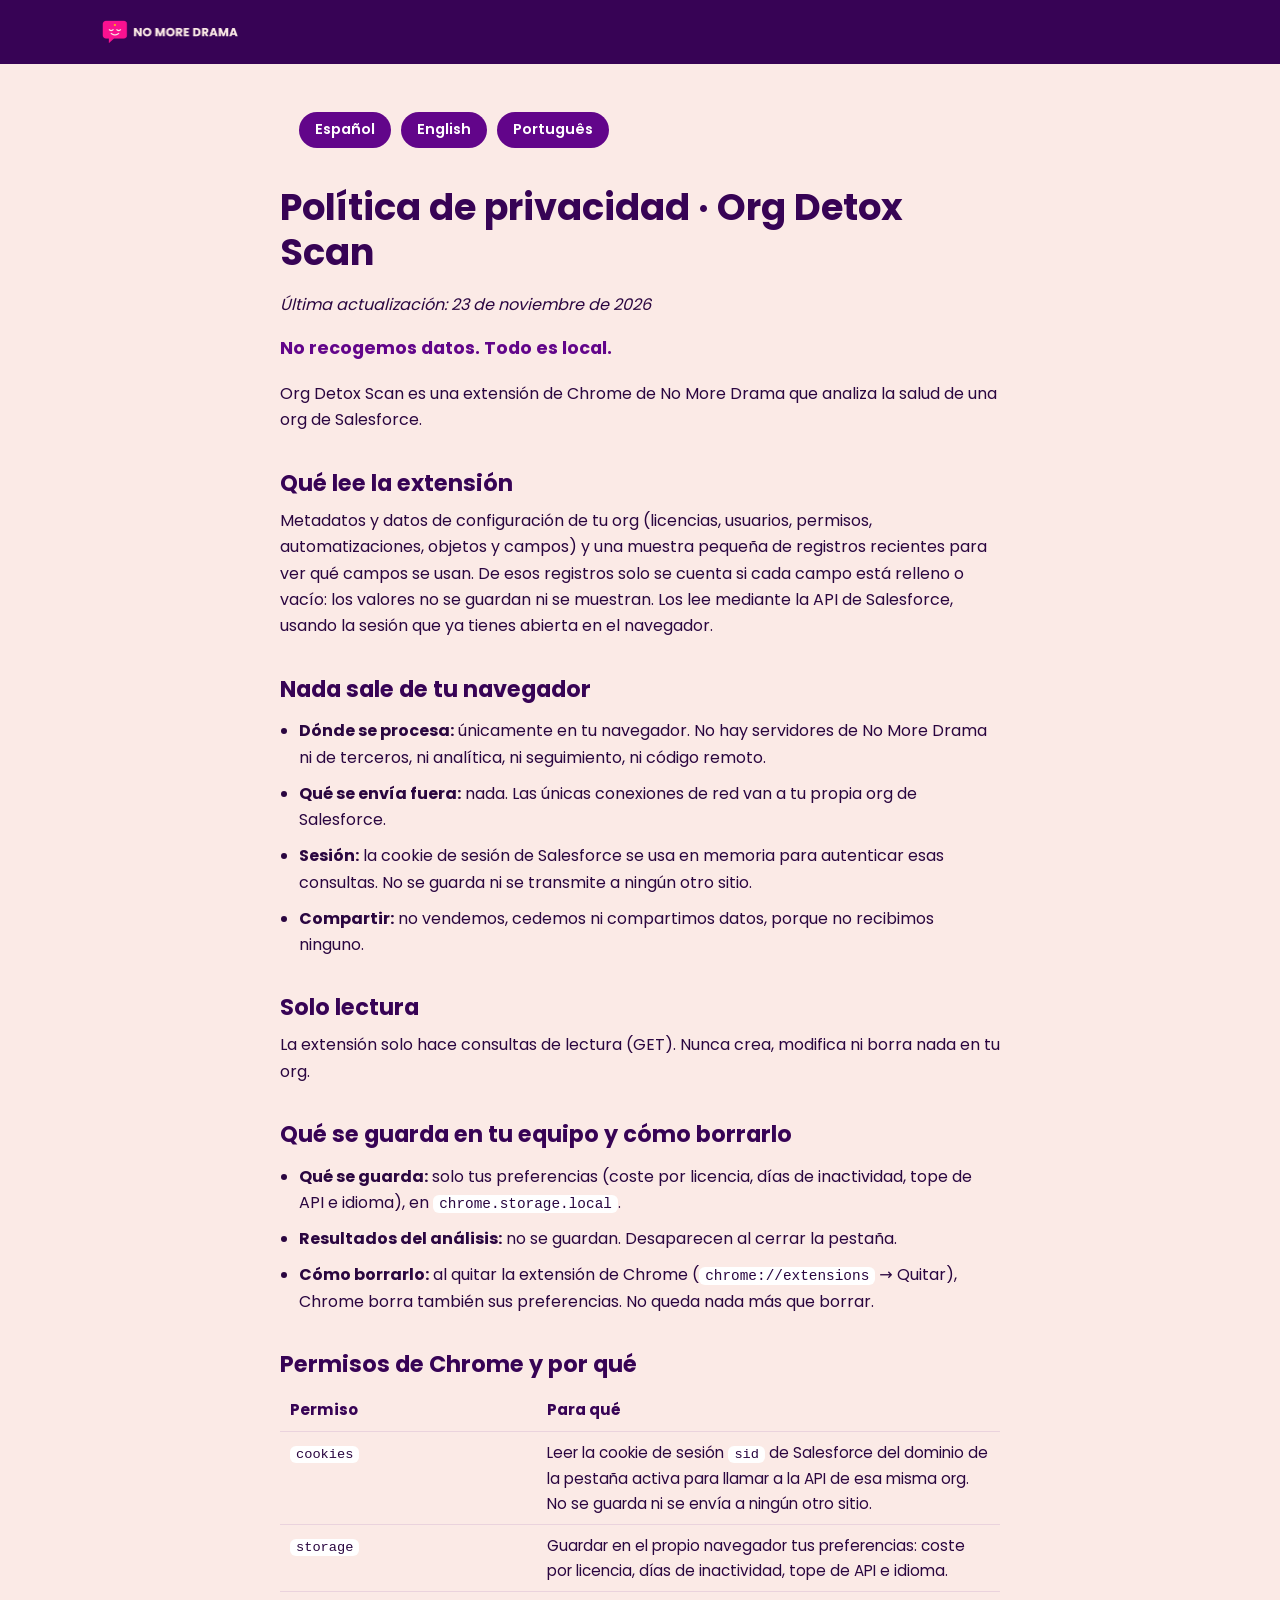
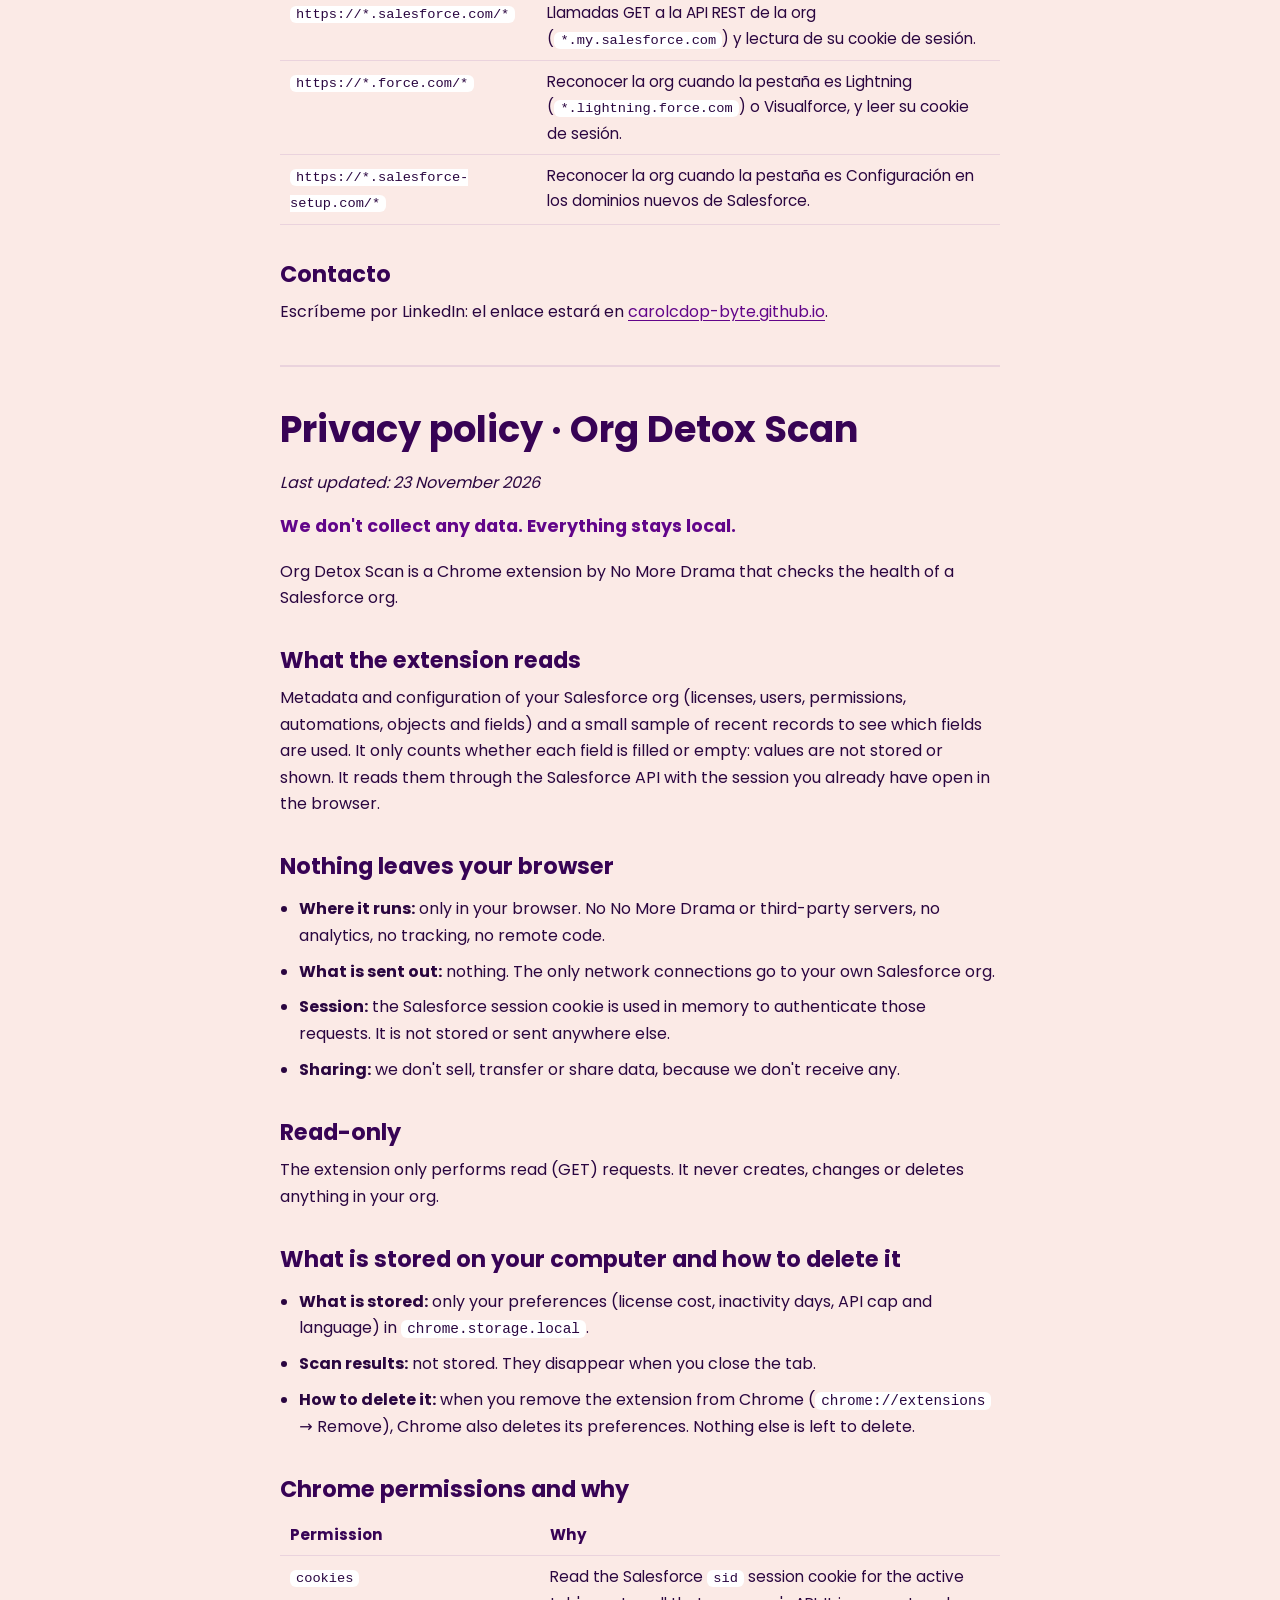
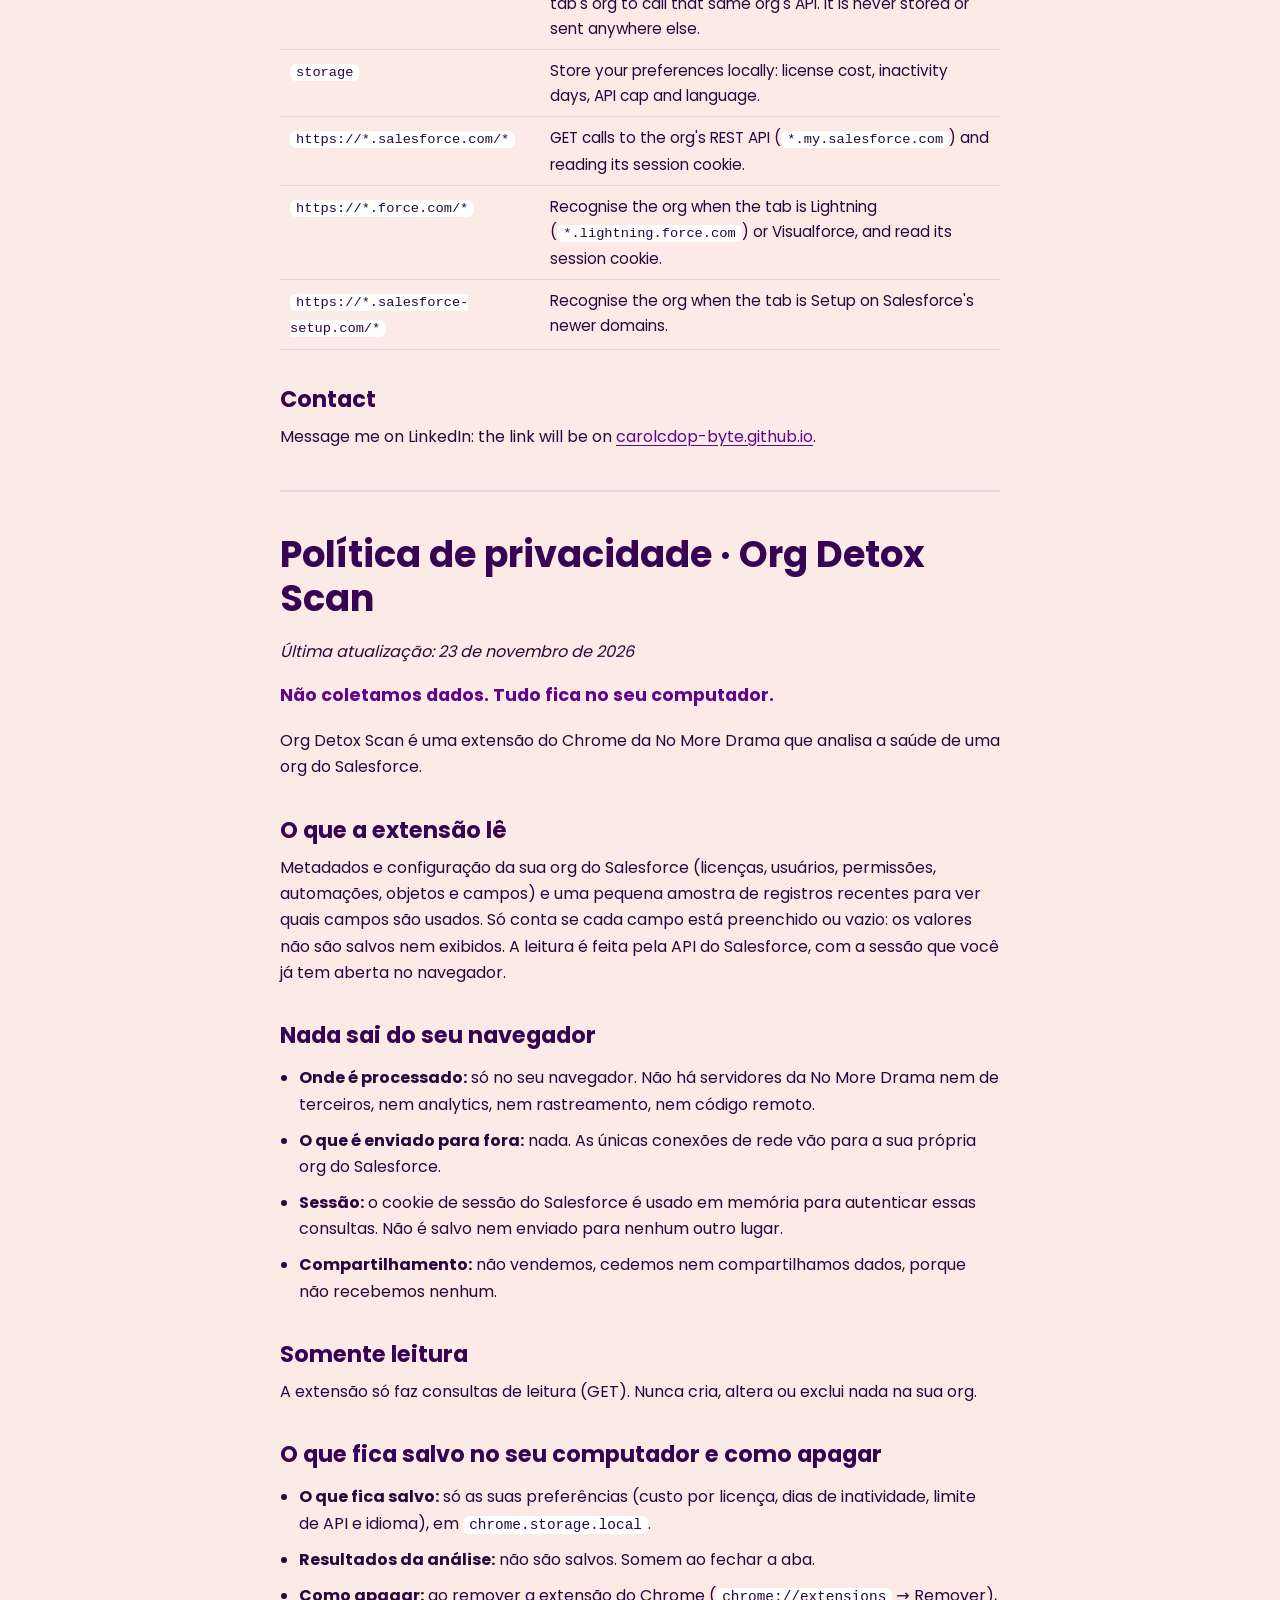
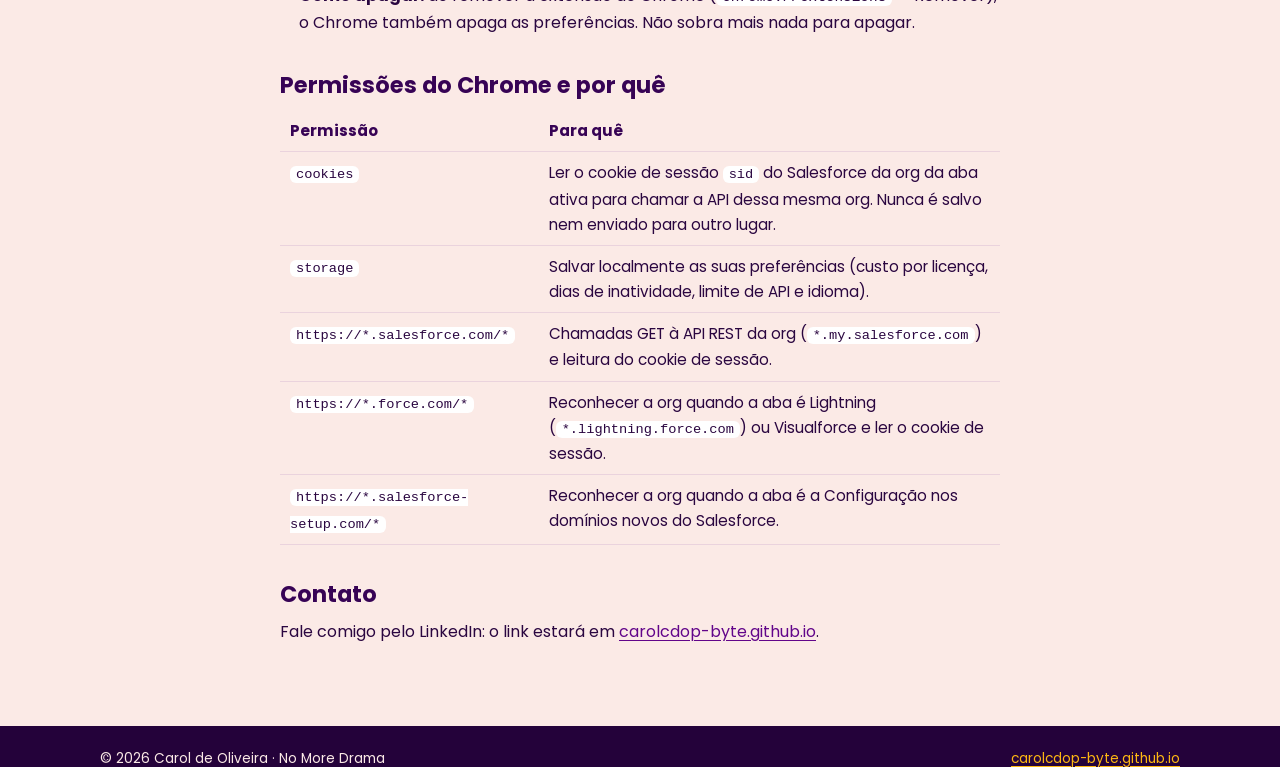
==== org-detox/privacy/index.html @ 5106f958 "Web personal de Carol de Oliveira y política de privacidad de Org Detox Scan Co-Authored-By: Claude " ====
<!doctype html>
<html lang="es" class="multi">
<head>
<meta charset="utf-8">
<meta name="viewport" content="width=device-width, initial-scale=1">
<title>Org Detox Scan · Política de privacidad / Privacy policy / Política de privacidade</title>
<meta name="description" content="Org Detox Scan no recoge datos: todo se procesa en tu navegador. We don't collect any data. Não coletamos dados.">
<meta name="theme-color" content="#370355">
<link rel="icon" href="../../assets/img/nmd-emblema.svg" type="image/svg+xml">
<link rel="stylesheet" href="../../assets/css/styles.css">
</head>
<body>
<header class="cabecera">
  <div class="contenedor">
    <a class="logo" href="../../"><img src="../../assets/img/nmd-logo.png" width="565" height="120" alt="No More Drama"></a>
  </div>
</header>

<main class="legal">
  <ul class="idiomas-legal" aria-label="Idioma / Language / Idioma">
    <li><a href="#es" hreflang="es">Español</a></li>
    <li><a href="#en" hreflang="en">English</a></li>
    <li><a href="#pt" hreflang="pt-BR">Português</a></li>
  </ul>

  <!-- ============================== ES ============================== -->
  <section id="es" lang="es">
    <h1>Política de privacidad · Org Detox Scan</h1>
    <p><em>Última actualización: 23 de noviembre de 2026</em></p>
    <p class="resumen">No recogemos datos. Todo es local.</p>
    <p>Org Detox Scan es una extensión de Chrome de No More Drama que analiza la salud de una org de Salesforce.</p>

    <h2>Qué lee la extensión</h2>
    <p>Metadatos y datos de configuración de tu org (licencias, usuarios, permisos, automatizaciones, objetos y campos) y una muestra pequeña de registros recientes para ver qué campos se usan. De esos registros solo se cuenta si cada campo está relleno o vacío: los valores no se guardan ni se muestran. Los lee mediante la API de Salesforce, usando la sesión que ya tienes abierta en el navegador.</p>

    <h2>Nada sale de tu navegador</h2>
    <ul>
      <li><strong>Dónde se procesa:</strong> únicamente en tu navegador. No hay servidores de No More Drama ni de terceros, ni analítica, ni seguimiento, ni código remoto.</li>
      <li><strong>Qué se envía fuera:</strong> nada. Las únicas conexiones de red van a tu propia org de Salesforce.</li>
      <li><strong>Sesión:</strong> la cookie de sesión de Salesforce se usa en memoria para autenticar esas consultas. No se guarda ni se transmite a ningún otro sitio.</li>
      <li><strong>Compartir:</strong> no vendemos, cedemos ni compartimos datos, porque no recibimos ninguno.</li>
    </ul>

    <h2>Solo lectura</h2>
    <p>La extensión solo hace consultas de lectura (GET). Nunca crea, modifica ni borra nada en tu org.</p>

    <h2>Qué se guarda en tu equipo y cómo borrarlo</h2>
    <ul>
      <li><strong>Qué se guarda:</strong> solo tus preferencias (coste por licencia, días de inactividad, tope de API e idioma), en <code>chrome.storage.local</code>.</li>
      <li><strong>Resultados del análisis:</strong> no se guardan. Desaparecen al cerrar la pestaña.</li>
      <li><strong>Cómo borrarlo:</strong> al quitar la extensión de Chrome (<code>chrome://extensions</code> → Quitar), Chrome borra también sus preferencias. No queda nada más que borrar.</li>
    </ul>

    <h2>Permisos de Chrome y por qué</h2>
    <div class="tabla"><table>
      <thead><tr><th>Permiso</th><th>Para qué</th></tr></thead>
      <tbody>
        <tr><td><code>cookies</code></td><td>Leer la cookie de sesión <code>sid</code> de Salesforce del dominio de la pestaña activa para llamar a la API de esa misma org. No se guarda ni se envía a ningún otro sitio.</td></tr>
        <tr><td><code>storage</code></td><td>Guardar en el propio navegador tus preferencias: coste por licencia, días de inactividad, tope de API e idioma.</td></tr>
        <tr><td><code>https://*.salesforce.com/*</code></td><td>Llamadas GET a la API REST de la org (<code>*.my.salesforce.com</code>) y lectura de su cookie de sesión.</td></tr>
        <tr><td><code>https://*.force.com/*</code></td><td>Reconocer la org cuando la pestaña es Lightning (<code>*.lightning.force.com</code>) o Visualforce, y leer su cookie de sesión.</td></tr>
        <tr><td><code>https://*.salesforce-setup.com/*</code></td><td>Reconocer la org cuando la pestaña es Configuración en los dominios nuevos de Salesforce.</td></tr>
      </tbody>
    </table></div>

    <h2>Contacto</h2>
    <p>Escríbeme por LinkedIn: <a data-linkedin href="#" rel="noopener" hidden>Carol de Oliveira · No More Drama</a><span data-linkedin-pendiente>el enlace estará en <a href="https://carolcdop-byte.github.io">carolcdop-byte.github.io</a></span>.</p>
  </section>

  <hr>

  <!-- ============================== EN ============================== -->
  <section id="en" lang="en">
    <h1>Privacy policy · Org Detox Scan</h1>
    <p><em>Last updated: 23 November 2026</em></p>
    <p class="resumen">We don't collect any data. Everything stays local.</p>
    <p>Org Detox Scan is a Chrome extension by No More Drama that checks the health of a Salesforce org.</p>

    <h2>What the extension reads</h2>
    <p>Metadata and configuration of your Salesforce org (licenses, users, permissions, automations, objects and fields) and a small sample of recent records to see which fields are used. It only counts whether each field is filled or empty: values are not stored or shown. It reads them through the Salesforce API with the session you already have open in the browser.</p>

    <h2>Nothing leaves your browser</h2>
    <ul>
      <li><strong>Where it runs:</strong> only in your browser. No No More Drama or third-party servers, no analytics, no tracking, no remote code.</li>
      <li><strong>What is sent out:</strong> nothing. The only network connections go to your own Salesforce org.</li>
      <li><strong>Session:</strong> the Salesforce session cookie is used in memory to authenticate those requests. It is not stored or sent anywhere else.</li>
      <li><strong>Sharing:</strong> we don't sell, transfer or share data, because we don't receive any.</li>
    </ul>

    <h2>Read-only</h2>
    <p>The extension only performs read (GET) requests. It never creates, changes or deletes anything in your org.</p>

    <h2>What is stored on your computer and how to delete it</h2>
    <ul>
      <li><strong>What is stored:</strong> only your preferences (license cost, inactivity days, API cap and language) in <code>chrome.storage.local</code>.</li>
      <li><strong>Scan results:</strong> not stored. They disappear when you close the tab.</li>
      <li><strong>How to delete it:</strong> when you remove the extension from Chrome (<code>chrome://extensions</code> → Remove), Chrome also deletes its preferences. Nothing else is left to delete.</li>
    </ul>

    <h2>Chrome permissions and why</h2>
    <div class="tabla"><table>
      <thead><tr><th>Permission</th><th>Why</th></tr></thead>
      <tbody>
        <tr><td><code>cookies</code></td><td>Read the Salesforce <code>sid</code> session cookie for the active tab's org to call that same org's API. It is never stored or sent anywhere else.</td></tr>
        <tr><td><code>storage</code></td><td>Store your preferences locally: license cost, inactivity days, API cap and language.</td></tr>
        <tr><td><code>https://*.salesforce.com/*</code></td><td>GET calls to the org's REST API (<code>*.my.salesforce.com</code>) and reading its session cookie.</td></tr>
        <tr><td><code>https://*.force.com/*</code></td><td>Recognise the org when the tab is Lightning (<code>*.lightning.force.com</code>) or Visualforce, and read its session cookie.</td></tr>
        <tr><td><code>https://*.salesforce-setup.com/*</code></td><td>Recognise the org when the tab is Setup on Salesforce's newer domains.</td></tr>
      </tbody>
    </table></div>

    <h2>Contact</h2>
    <p>Message me on LinkedIn: <a data-linkedin href="#" rel="noopener" hidden>Carol de Oliveira · No More Drama</a><span data-linkedin-pendiente>the link will be on <a href="https://carolcdop-byte.github.io">carolcdop-byte.github.io</a></span>.</p>
  </section>

  <hr>

  <!-- ============================== PT ============================== -->
  <section id="pt" lang="pt-BR">
    <h1>Política de privacidade · Org Detox Scan</h1>
    <p><em>Última atualização: 23 de novembro de 2026</em></p>
    <p class="resumen">Não coletamos dados. Tudo fica no seu computador.</p>
    <p>Org Detox Scan é uma extensão do Chrome da No More Drama que analisa a saúde de uma org do Salesforce.</p>

    <h2>O que a extensão lê</h2>
    <p>Metadados e configuração da sua org do Salesforce (licenças, usuários, permissões, automações, objetos e campos) e uma pequena amostra de registros recentes para ver quais campos são usados. Só conta se cada campo está preenchido ou vazio: os valores não são salvos nem exibidos. A leitura é feita pela API do Salesforce, com a sessão que você já tem aberta no navegador.</p>

    <h2>Nada sai do seu navegador</h2>
    <ul>
      <li><strong>Onde é processado:</strong> só no seu navegador. Não há servidores da No More Drama nem de terceiros, nem analytics, nem rastreamento, nem código remoto.</li>
      <li><strong>O que é enviado para fora:</strong> nada. As únicas conexões de rede vão para a sua própria org do Salesforce.</li>
      <li><strong>Sessão:</strong> o cookie de sessão do Salesforce é usado em memória para autenticar essas consultas. Não é salvo nem enviado para nenhum outro lugar.</li>
      <li><strong>Compartilhamento:</strong> não vendemos, cedemos nem compartilhamos dados, porque não recebemos nenhum.</li>
    </ul>

    <h2>Somente leitura</h2>
    <p>A extensão só faz consultas de leitura (GET). Nunca cria, altera ou exclui nada na sua org.</p>

    <h2>O que fica salvo no seu computador e como apagar</h2>
    <ul>
      <li><strong>O que fica salvo:</strong> só as suas preferências (custo por licença, dias de inatividade, limite de API e idioma), em <code>chrome.storage.local</code>.</li>
      <li><strong>Resultados da análise:</strong> não são salvos. Somem ao fechar a aba.</li>
      <li><strong>Como apagar:</strong> ao remover a extensão do Chrome (<code>chrome://extensions</code> → Remover), o Chrome também apaga as preferências. Não sobra mais nada para apagar.</li>
    </ul>

    <h2>Permissões do Chrome e por quê</h2>
    <div class="tabla"><table>
      <thead><tr><th>Permissão</th><th>Para quê</th></tr></thead>
      <tbody>
        <tr><td><code>cookies</code></td><td>Ler o cookie de sessão <code>sid</code> do Salesforce da org da aba ativa para chamar a API dessa mesma org. Nunca é salvo nem enviado para outro lugar.</td></tr>
        <tr><td><code>storage</code></td><td>Salvar localmente as suas preferências (custo por licença, dias de inatividade, limite de API e idioma).</td></tr>
        <tr><td><code>https://*.salesforce.com/*</code></td><td>Chamadas GET à API REST da org (<code>*.my.salesforce.com</code>) e leitura do cookie de sessão.</td></tr>
        <tr><td><code>https://*.force.com/*</code></td><td>Reconhecer a org quando a aba é Lightning (<code>*.lightning.force.com</code>) ou Visualforce e ler o cookie de sessão.</td></tr>
        <tr><td><code>https://*.salesforce-setup.com/*</code></td><td>Reconhecer a org quando a aba é a Configuração nos domínios novos do Salesforce.</td></tr>
      </tbody>
    </table></div>

    <h2>Contato</h2>
    <p>Fale comigo pelo LinkedIn: <a data-linkedin href="#" rel="noopener" hidden>Carol de Oliveira · No More Drama</a><span data-linkedin-pendiente>o link estará em <a href="https://carolcdop-byte.github.io">carolcdop-byte.github.io</a></span>.</p>
  </section>
</main>

<footer class="pie">
  <div class="contenedor"><span>© 2026 Carol de Oliveira · No More Drama</span><a href="../../">carolcdop-byte.github.io</a></div>
</footer>
<script src="../../assets/js/config.js"></script>
<script>
  document.querySelectorAll("[data-linkedin]").forEach(function (a) {
    if (LINKEDIN_URL) { a.href = LINKEDIN_URL; a.hidden = false; }
  });
  document.querySelectorAll("[data-linkedin-pendiente]").forEach(function (s) { s.hidden = !!LINKEDIN_URL; });
</script>
</body>
</html>
---- assets/css/styles.css ----
/* Carol de Oliveira · Portfolio — marca No More Drama */
@font-face { font-family: "Poppins"; src: url("../fonts/Poppins-Regular.ttf") format("truetype"); font-weight: 400; font-display: swap; }
@font-face { font-family: "Poppins"; src: url("../fonts/Poppins-SemiBold.ttf") format("truetype"); font-weight: 600; font-display: swap; }
@font-face { font-family: "Poppins"; src: url("../fonts/Poppins-Bold.ttf") format("truetype"); font-weight: 700; font-display: swap; }

:root {
  --morado: #62058A;
  --morado-oscuro: #370355;
  --crema: #FBEAE6;
  --rosa: #FA1190;
  --amarillo: #FDB712;
  --texto: #2A0640;
  --texto-suave: #4E3A5C;
  --blanco: #FFFFFF;
  --borde: #EAD3DD;
  --radio: 18px;
  --sombra: 0 6px 24px rgba(55, 3, 85, .08);
  --ancho: 1120px;
}

* { box-sizing: border-box; }
html { scroll-behavior: smooth; scroll-padding-top: 76px; }
body {
  margin: 0;
  font-family: "Poppins", system-ui, -apple-system, "Segoe UI", sans-serif;
  font-size: 16px;
  line-height: 1.65;
  color: var(--texto);
  background: var(--crema);
}
img { max-width: 100%; height: auto; display: block; }
h1, h2, h3 { line-height: 1.2; margin: 0 0 .5em; }
h2 { font-size: clamp(1.6rem, 3.4vw, 2.2rem); color: var(--morado-oscuro); }
h3 { font-size: 1.15rem; color: var(--morado); }
p { margin: 0 0 1em; }
a { color: var(--morado); text-underline-offset: 3px; }
a:hover { color: var(--morado-oscuro); }
:focus-visible { outline: 3px solid var(--amarillo); outline-offset: 3px; border-radius: 4px; }

/* Idioma: solo se ve el idioma activo */
html[lang="es"]:not(.multi) [lang="en"]:not(html),
html[lang="en"]:not(.multi) [lang="es"]:not(html) { display: none !important; }

.contenedor { width: 100%; max-width: var(--ancho); margin: 0 auto; padding: 0 20px; }
.saltar { position: absolute; left: -9999px; top: 0; background: var(--amarillo); color: var(--morado-oscuro); padding: 8px 14px; z-index: 100; font-weight: 600; }
.saltar:focus { left: 12px; top: 12px; }

/* Cabecera */
.cabecera { position: sticky; top: 0; z-index: 50; background: var(--morado-oscuro); }
.cabecera .contenedor { display: flex; align-items: center; gap: 20px; min-height: 64px; }
.cabecera .logo img { height: 30px; width: auto; }
.menu { display: flex; gap: 18px; margin-left: auto; list-style: none; padding: 0; margin-block: 0; }
.menu a { color: var(--blanco); text-decoration: none; font-size: .92rem; font-weight: 600; }
.menu a:hover { color: var(--amarillo); }
.boton-idioma {
  font: inherit; font-weight: 700; font-size: .85rem; cursor: pointer;
  background: var(--amarillo); color: var(--morado-oscuro); border: 0; border-radius: 999px; padding: 7px 14px;
}
.boton-menu { display: none; margin-left: auto; background: none; border: 2px solid var(--blanco); color: var(--blanco); border-radius: 10px; font: inherit; font-weight: 600; padding: 4px 12px; cursor: pointer; }

/* Portada */
.portada { background: var(--morado); color: var(--blanco); padding: 72px 0 80px; position: relative; overflow: hidden; }
.portada::after { content: ""; position: absolute; right: -120px; bottom: -160px; width: 420px; height: 420px; border-radius: 50%; background: var(--morado-oscuro); }
.portada .contenedor { position: relative; z-index: 1; display: grid; grid-template-columns: 1.4fr 1fr; gap: 48px; align-items: center; }
.portada h1 { font-size: clamp(2.2rem, 5.5vw, 3.6rem); margin-bottom: .2em; }
.portada .rol { font-size: clamp(1.1rem, 2.4vw, 1.45rem); color: var(--amarillo); font-weight: 600; margin-bottom: 1em; }
.portada p { color: var(--crema); max-width: 46ch; }
.cifras { display: grid; grid-template-columns: repeat(2, 1fr); gap: 14px; }
.cifra { background: rgba(255,255,255,.08); border: 1px solid rgba(255,255,255,.2); border-radius: var(--radio); padding: 18px; }
.cifra strong { display: block; font-size: 2rem; color: var(--amarillo); line-height: 1.1; }
.cifra span { font-size: .9rem; color: var(--crema); }
.acciones { display: flex; flex-wrap: wrap; gap: 12px; margin-top: 8px; }
.boton { display: inline-block; text-decoration: none; font-weight: 700; border-radius: 999px; padding: 11px 22px; }
.boton-amarillo { background: var(--amarillo); color: var(--morado-oscuro); }
.boton-amarillo:hover { background: var(--blanco); color: var(--morado-oscuro); }
.boton-borde { border: 2px solid var(--blanco); color: var(--blanco); }
.boton-borde:hover { background: var(--blanco); color: var(--morado-oscuro); }

/* Secciones */
section { padding: 72px 0; }
.seccion-blanca { background: var(--blanco); }
.intro { max-width: 70ch; color: var(--texto-suave); margin-bottom: 32px; }
.etiqueta { display: inline-block; font-size: .78rem; font-weight: 700; letter-spacing: .06em; text-transform: uppercase; color: var(--morado); background: var(--crema); border-radius: 999px; padding: 3px 12px; margin-bottom: 10px; }
.seccion-blanca .etiqueta { background: var(--crema); }

.chips { display: flex; flex-wrap: wrap; gap: 8px; list-style: none; padding: 0; margin: 0; }
.chips li { background: var(--blanco); border: 1px solid var(--borde); border-radius: 999px; padding: 5px 14px; font-size: .9rem; }
.seccion-blanca .chips li { background: var(--crema); border-color: transparent; }

/* Certificaciones */
.certs { display: grid; grid-template-columns: repeat(auto-fill, minmax(240px, 1fr)); gap: 12px; list-style: none; padding: 0; margin: 0 0 28px; }
.certs li { background: var(--crema); border-left: 5px solid var(--rosa); border-radius: 12px; padding: 12px 16px; font-weight: 600; color: var(--morado-oscuro); }

/* Demos */
.aviso { background: var(--blanco); border: 2px dashed var(--rosa); border-radius: var(--radio); padding: 14px 18px; margin-bottom: 36px; color: var(--texto); }
.demo { background: var(--blanco); border-radius: var(--radio); box-shadow: var(--sombra); padding: 32px; margin-bottom: 28px; }
.demo-cabecera { display: flex; align-items: baseline; gap: 14px; flex-wrap: wrap; margin-bottom: 18px; }
.demo-num { background: var(--morado); color: var(--blanco); font-weight: 700; border-radius: 12px; padding: 4px 12px; }
.demo-cabecera h3 { font-size: 1.45rem; margin: 0; color: var(--morado-oscuro); }
.demo-grid { display: grid; grid-template-columns: 1fr 1fr; gap: 28px; }
.demo dl { margin: 0; }
.demo dt { font-weight: 700; color: var(--morado); margin-top: 12px; }
.demo dt:first-child { margin-top: 0; }
.demo dd { margin: 4px 0 0; color: var(--texto-suave); }
.capturas { display: grid; gap: 14px; align-content: start; }
.capturas figure { margin: 0; }
.capturas img { border-radius: 12px; border: 1px solid var(--borde); }
.capturas figcaption { font-size: .82rem; color: var(--texto-suave); margin-top: 6px; }
.video { aspect-ratio: 16 / 9; border-radius: 12px; overflow: hidden; background: var(--morado-oscuro); }
.video iframe { width: 100%; height: 100%; border: 0; display: block; }
[hidden] { display: none !important; }
.demo-pie { display: flex; flex-wrap: wrap; gap: 12px; align-items: center; margin-top: 22px; }
.demo-pie .boton { background: var(--morado); color: var(--blanco); font-size: .92rem; padding: 9px 18px; }
.demo-pie .boton:hover { background: var(--morado-oscuro); color: var(--blanco); }

.proximamente { background: var(--morado-oscuro); color: var(--crema); border-radius: var(--radio); padding: 28px 32px; display: flex; gap: 24px; }
.proximamente img { width: 64px; flex: none; align-self: flex-start; }
.proximamente h3 { color: var(--amarillo); font-size: 1.35rem; margin-bottom: .3em; }
.proximamente p { margin: 0 0 .6em; }
.proximamente .chips li { background: rgba(255,255,255,.1); border-color: rgba(255,255,255,.25); color: var(--crema); font-size: .85rem; }
.proximamente .estado { color: var(--amarillo); font-weight: 600; margin: .8em 0 0; }
.proximamente .estado a { color: var(--amarillo); }
.insignia { display: inline-block; background: var(--amarillo); color: var(--morado-oscuro); font-size: .75rem; font-weight: 700; border-radius: 999px; padding: 2px 10px; margin-bottom: 8px; text-transform: uppercase; letter-spacing: .05em; }

/* Cómo trabajo */
.pasos { display: grid; grid-template-columns: repeat(3, 1fr); gap: 18px; list-style: none; padding: 0; margin: 0; counter-reset: paso; }
.pasos li { background: var(--crema); border-radius: var(--radio); padding: 22px; counter-increment: paso; }
.pasos li::before { content: counter(paso); display: inline-grid; place-items: center; width: 34px; height: 34px; border-radius: 50%; background: var(--morado); color: var(--blanco); font-weight: 700; margin-bottom: 10px; }
.pasos h3 { margin-bottom: .3em; }
.pasos p { margin: 0; color: var(--texto-suave); font-size: .95rem; }

/* Trayectoria */
.linea { list-style: none; padding: 0; margin: 0; border-left: 3px solid var(--rosa); }
.linea li { position: relative; padding: 0 0 28px 26px; }
.linea li::before { content: ""; position: absolute; left: -10px; top: 6px; width: 17px; height: 17px; border-radius: 50%; background: var(--amarillo); border: 3px solid var(--morado); }
.linea .fecha { font-size: .85rem; font-weight: 700; color: var(--morado); }
.linea h3 { margin: 2px 0 2px; color: var(--morado-oscuro); }
.linea .puesto { font-weight: 600; color: var(--texto); margin-bottom: 4px; }
.linea p { color: var(--texto-suave); margin: 0; }

.dos-col { display: grid; grid-template-columns: 1fr 1fr; gap: 40px; }
.lista-formacion { list-style: none; padding: 0; margin: 0; }
.lista-formacion li { padding: 10px 0; border-bottom: 1px solid var(--borde); }
.lista-formacion strong { color: var(--morado-oscuro); }
.lista-formacion span { display: block; font-size: .88rem; color: var(--texto-suave); }

/* Sobre NMD + ebooks */
.nmd { display: grid; grid-template-columns: 1fr 1.3fr; gap: 40px; align-items: center; }
.nmd-marca { background: var(--morado); border-radius: var(--radio); padding: 40px; display: grid; place-items: center; }
.nmd-marca img { width: 100%; max-width: 360px; }
.ebooks { display: grid; grid-template-columns: repeat(3, 1fr); gap: 20px; margin-top: 40px; }
.ebook { background: var(--blanco); border-radius: var(--radio); box-shadow: var(--sombra); overflow: hidden; display: flex; flex-direction: column; }
.ebook-portada { aspect-ratio: 3 / 4; display: grid; place-items: center; text-align: center; padding: 20px; color: var(--blanco); font-weight: 700; font-size: 1.1rem; }
.ebook-portada small { display: block; font-weight: 400; font-size: .78rem; color: var(--crema); margin-top: 8px; }
.ebook:nth-child(1) .ebook-portada { background: var(--morado); }
.ebook:nth-child(2) .ebook-portada { background: var(--morado-oscuro); }
.ebook:nth-child(3) .ebook-portada { background: linear-gradient(160deg, var(--morado) 0%, var(--morado-oscuro) 100%); }
.ebook-cuerpo { padding: 18px 20px 22px; display: flex; flex-direction: column; gap: 10px; flex: 1; }
.ebook-cuerpo h3 { margin: 0; }
.ebook-cuerpo p { margin: 0; color: var(--texto-suave); font-size: .93rem; flex: 1; }
.ebook-cuerpo .boton { align-self: start; background: var(--amarillo); color: var(--morado-oscuro); font-size: .9rem; padding: 8px 16px; }

/* Contacto */
.contacto { background: var(--morado-oscuro); color: var(--crema); text-align: center; }
.contacto h2 { color: var(--blanco); }
.contacto p { max-width: 52ch; margin: 0 auto 24px; }
.pie { background: #24023A; color: var(--crema); font-size: .85rem; padding: 22px 0; }
.pie .contenedor { display: flex; flex-wrap: wrap; justify-content: space-between; gap: 10px; }
.pie a { color: var(--amarillo); }

/* Responsive */
@media (max-width: 900px) {
  .portada .contenedor, .demo-grid, .dos-col, .nmd { grid-template-columns: 1fr; }
  .pasos, .ebooks { grid-template-columns: 1fr 1fr; }
  .boton-menu { display: inline-block; }
  .menu { display: none; position: absolute; top: 64px; left: 0; right: 0; flex-direction: column; gap: 0; background: var(--morado-oscuro); padding: 8px 20px 16px; }
  .menu.abierto { display: flex; }
  .menu a { display: block; padding: 10px 0; border-bottom: 1px solid rgba(255,255,255,.12); }
}
@media (max-width: 560px) {
  section { padding: 52px 0; }
  .portada { padding: 48px 0 56px; }
  .demo { padding: 22px 18px; }
  .pasos, .ebooks { grid-template-columns: 1fr; }
  .proximamente { flex-direction: column; align-items: flex-start; padding: 24px; }
  .cabecera .logo img { height: 24px; }
}
@media (prefers-reduced-motion: reduce) { html { scroll-behavior: auto; } }

/* Política de privacidad */
.legal { max-width: 760px; margin: 0 auto; padding: 48px 20px 64px; }
.legal h1 { font-size: clamp(1.7rem, 4vw, 2.3rem); color: var(--morado-oscuro); }
.legal h2 { font-size: 1.4rem; margin-top: 1.6em; }
.legal .resumen { font-weight: 700; color: var(--morado); font-size: 1.1rem; }
.legal ul { padding-left: 1.2em; }
.legal li { margin-bottom: .6em; }
.legal code { background: var(--blanco); border-radius: 6px; padding: 1px 6px; font-size: .9em; }
.idiomas-legal { display: flex; gap: 10px; flex-wrap: wrap; margin: 0 0 28px; padding: 0; list-style: none; }
.idiomas-legal a { display: inline-block; background: var(--morado); color: var(--blanco); text-decoration: none; font-weight: 600; border-radius: 999px; padding: 6px 16px; font-size: .9rem; }
.idiomas-legal a:hover { background: var(--morado-oscuro); color: var(--blanco); }
.legal section { padding: 0; }
.legal hr { border: 0; border-top: 2px solid var(--borde); margin: 40px 0; }
.legal h3 { font-size: 1.1rem; margin-top: 1.4em; color: var(--morado-oscuro); }
.legal .tabla { overflow-x: auto; }
.legal table { width: 100%; border-collapse: collapse; font-size: .95rem; }
.legal th, .legal td { text-align: left; vertical-align: top; padding: 8px 10px; border-bottom: 1px solid var(--borde); }
.legal th { color: var(--morado-oscuro); }
@media (max-width: 560px) {
  .legal table, .legal tbody, .legal tr, .legal td { display: block; width: 100%; }
  .legal thead { position: absolute; width: 1px; height: 1px; overflow: hidden; clip: rect(0 0 0 0); }
  .legal tr { border-bottom: 1px solid var(--borde); padding: 10px 0; }
  .legal td { border: 0; padding: 2px 0; overflow-wrap: anywhere; }
  .legal td:first-child { font-weight: 600; margin-bottom: 4px; }
}

/* Web personal */
.cabecera .nombre { color: var(--blanco); font-weight: 700; font-size: 1.1rem; text-decoration: none; white-space: nowrap; }
.cabecera .nombre:hover { color: var(--amarillo); }
.linea .tareas { list-style: disc; margin: 8px 0 0; padding-left: 1.2em; color: var(--texto-suave); max-width: 85ch; }
.linea .tareas li { padding: 0 0 6px; }
.linea .tareas li::before { content: none; }
.sub { font-size: 1.35rem; color: var(--morado-oscuro); margin: 8px 0 18px; }
#proyecto .nmd { margin-bottom: 28px; }
#proyecto .nmd p { margin: 0; }
.lista-formacion strong span { display: inline; font-size: 1rem; color: inherit; }
.lista-formacion .detalle { font-size: .88rem; color: var(--texto-suave); }
@media (max-width: 1100px) and (min-width: 901px) { .menu { gap: 12px; } .menu a { font-size: .82rem; } }
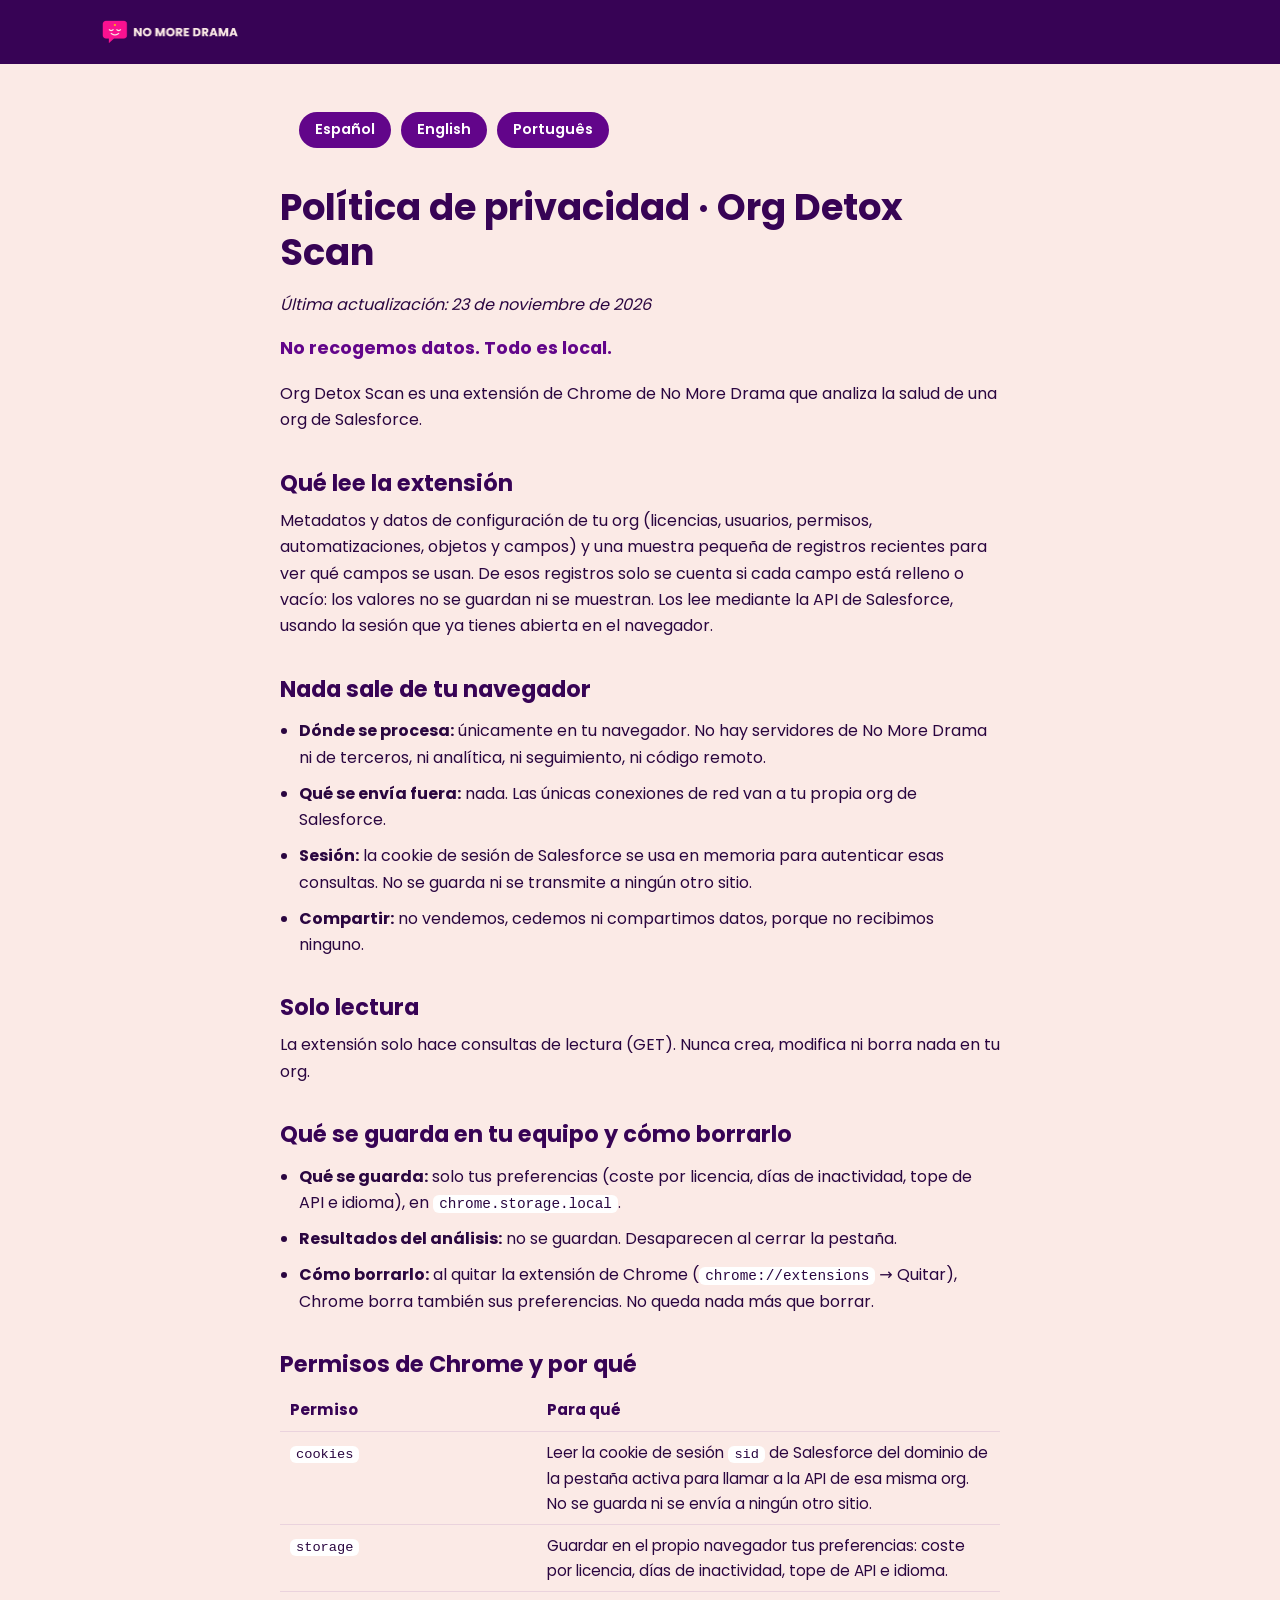
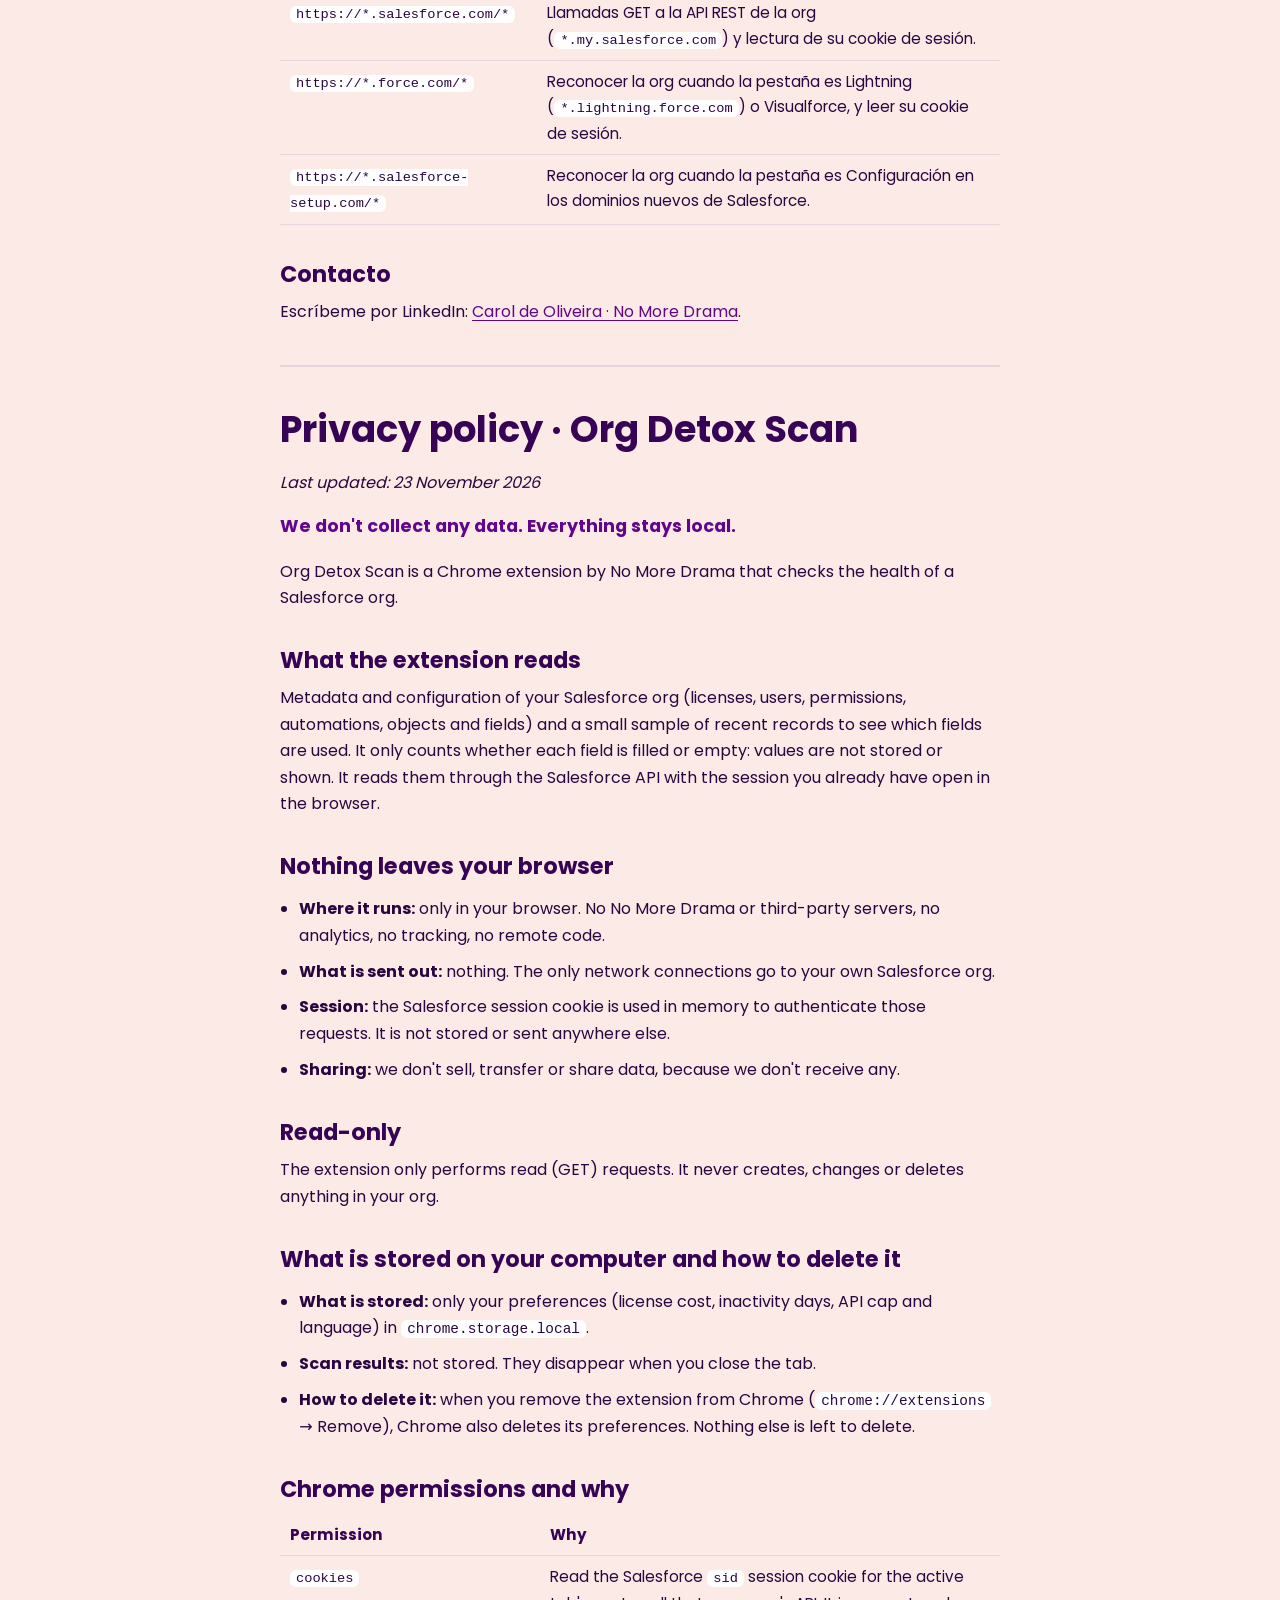
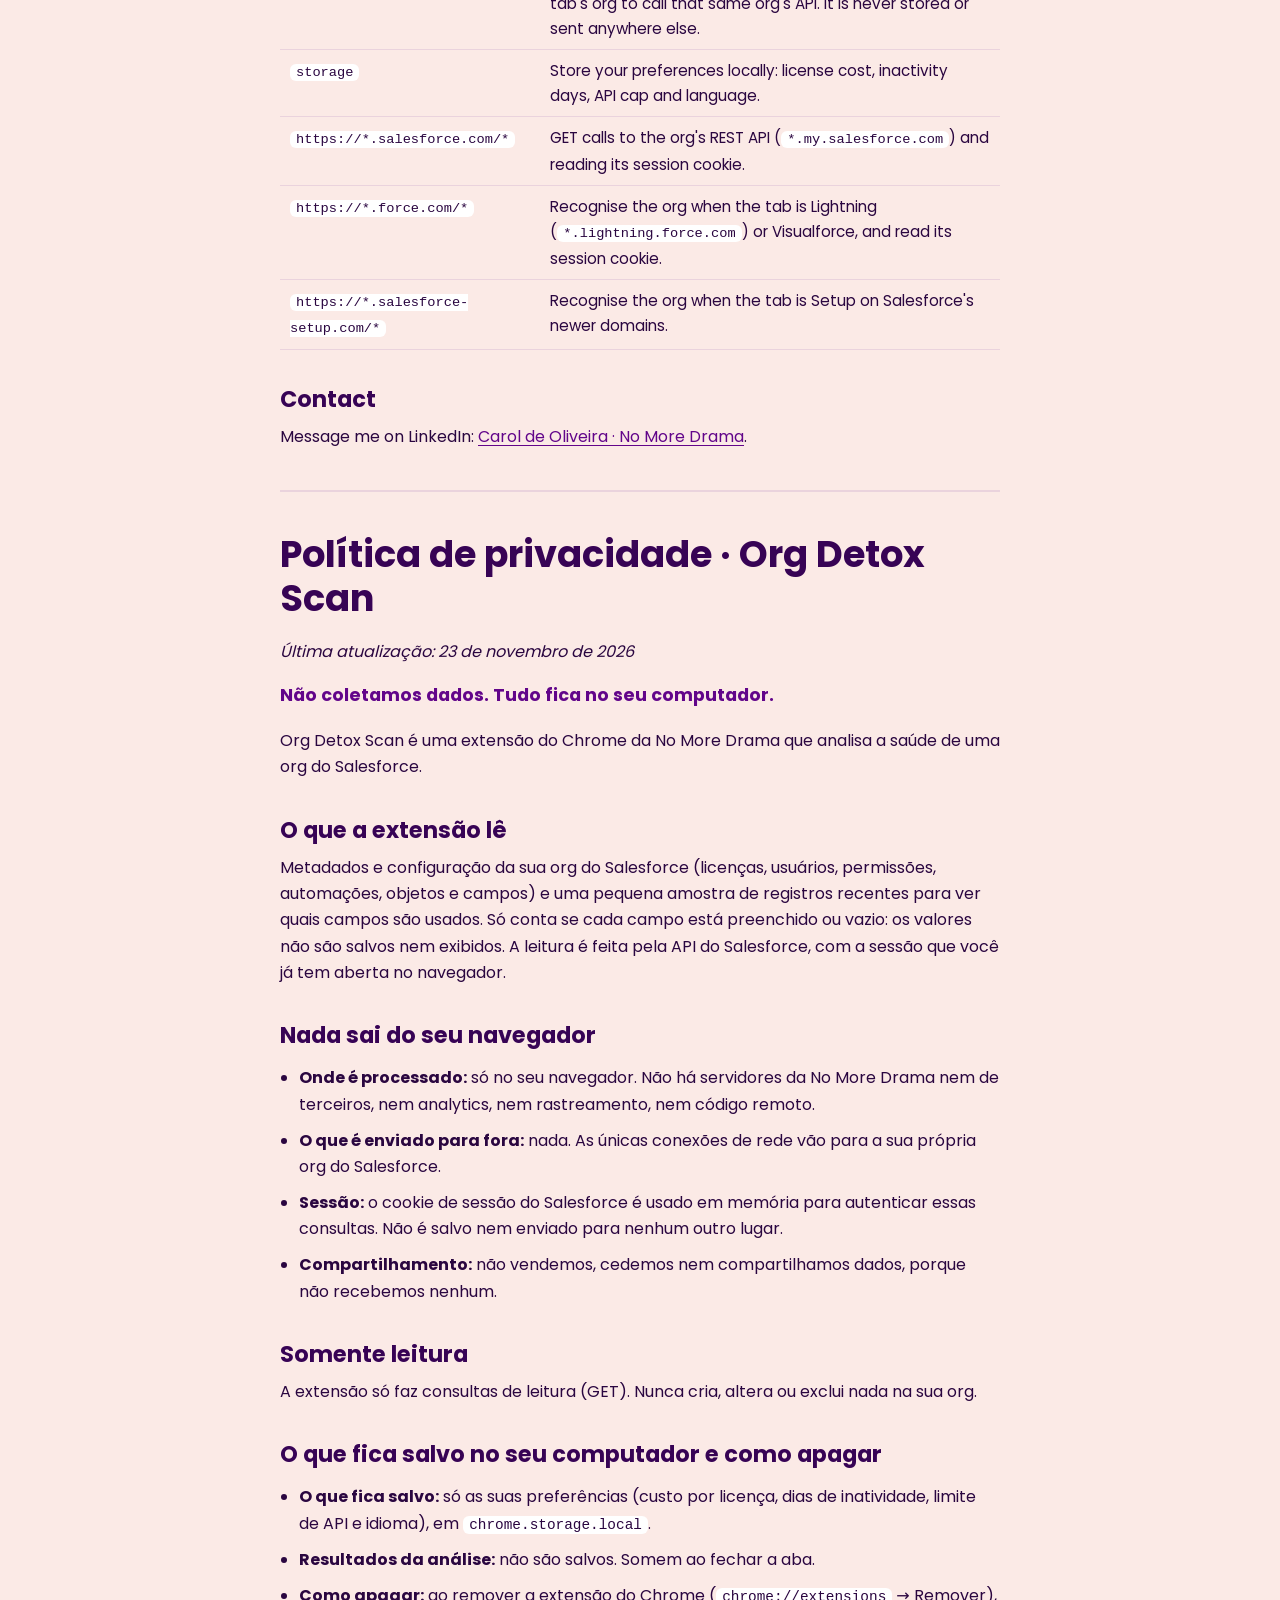
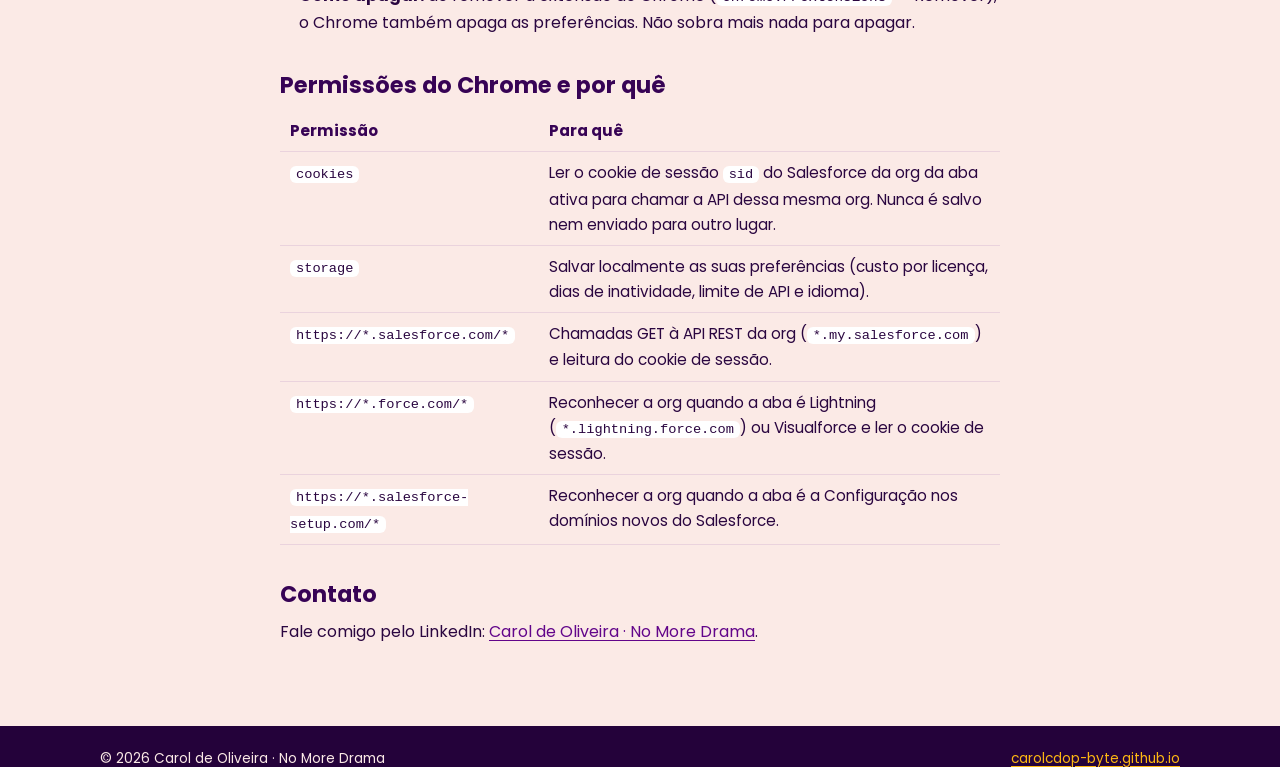
==== commit 72a35f14: "Update experience, add Work with me section, LinkedIn links and CVs Co-Authored-By: Claude Opus 5.5 " ====
--- a/org-detox/privacy/index.html
+++ b/org-detox/privacy/index.html
@@ -64,7 +64,7 @@
     </table></div>
 
     <h2>Contacto</h2>
-    <p>Escríbeme por LinkedIn: <a data-linkedin href="#" rel="noopener" hidden>Carol de Oliveira · No More Drama</a><span data-linkedin-pendiente>el enlace estará en <a href="https://carolcdop-byte.github.io">carolcdop-byte.github.io</a></span>.</p>
+    <p>Escríbeme por LinkedIn: <a data-linkedin href="https://www.linkedin.com/in/carol-o-/" rel="noopener">Carol de Oliveira · No More Drama</a>.</p>
   </section>
 
   <hr>
@@ -110,7 +110,7 @@
     </table></div>
 
     <h2>Contact</h2>
-    <p>Message me on LinkedIn: <a data-linkedin href="#" rel="noopener" hidden>Carol de Oliveira · No More Drama</a><span data-linkedin-pendiente>the link will be on <a href="https://carolcdop-byte.github.io">carolcdop-byte.github.io</a></span>.</p>
+    <p>Message me on LinkedIn: <a data-linkedin href="https://www.linkedin.com/in/carol-o-/" rel="noopener">Carol de Oliveira · No More Drama</a>.</p>
   </section>
 
   <hr>
@@ -156,19 +156,18 @@
     </table></div>
 
     <h2>Contato</h2>
-    <p>Fale comigo pelo LinkedIn: <a data-linkedin href="#" rel="noopener" hidden>Carol de Oliveira · No More Drama</a><span data-linkedin-pendiente>o link estará em <a href="https://carolcdop-byte.github.io">carolcdop-byte.github.io</a></span>.</p>
+    <p>Fale comigo pelo LinkedIn: <a data-linkedin href="https://www.linkedin.com/in/carol-o-/" rel="noopener">Carol de Oliveira · No More Drama</a>.</p>
   </section>
 </main>
 
 <footer class="pie">
   <div class="contenedor"><span>© 2026 Carol de Oliveira · No More Drama</span><a href="../../">carolcdop-byte.github.io</a></div>
 </footer>
-<script src="../../assets/js/config.js"></script>
+<script src="../../assets/js/config.js?v=3"></script>
 <script>
   document.querySelectorAll("[data-linkedin]").forEach(function (a) {
     if (LINKEDIN_URL) { a.href = LINKEDIN_URL; a.hidden = false; }
   });
-  document.querySelectorAll("[data-linkedin-pendiente]").forEach(function (s) { s.hidden = !!LINKEDIN_URL; });
 </script>
 </body>
 </html>
--- a/assets/css/styles.css
+++ b/assets/css/styles.css
@@ -1,4 +1,4 @@
-/* Carol de Oliveira · Portfolio — marca No More Drama */
+/* Carol de Oliveira · Web personal */
 @font-face { font-family: "Poppins"; src: url("../fonts/Poppins-Regular.ttf") format("truetype"); font-weight: 400; font-display: swap; }
 @font-face { font-family: "Poppins"; src: url("../fonts/Poppins-SemiBold.ttf") format("truetype"); font-weight: 600; font-display: swap; }
 @font-face { font-family: "Poppins"; src: url("../fonts/Poppins-Bold.ttf") format("truetype"); font-weight: 700; font-display: swap; }
@@ -114,7 +114,7 @@
 .demo-pie .boton:hover { background: var(--morado-oscuro); color: var(--blanco); }
 
 .proximamente { background: var(--morado-oscuro); color: var(--crema); border-radius: var(--radio); padding: 28px 32px; display: flex; gap: 24px; }
-.proximamente img { width: 64px; flex: none; align-self: flex-start; }
+.proximamente > img { width: 64px; flex: none; align-self: flex-start; }
 .proximamente h3 { color: var(--amarillo); font-size: 1.35rem; margin-bottom: .3em; }
 .proximamente p { margin: 0 0 .6em; }
 .proximamente .chips li { background: rgba(255,255,255,.1); border-color: rgba(255,255,255,.25); color: var(--crema); font-size: .85rem; }
@@ -225,3 +225,32 @@
 .lista-formacion strong span { display: inline; font-size: 1rem; color: inherit; }
 .lista-formacion .detalle { font-size: .88rem; color: var(--texto-suave); }
 @media (max-width: 1100px) and (min-width: 901px) { .menu { gap: 12px; } .menu a { font-size: .82rem; } }
+
+/* Captura de Org Detox */
+.proximamente .captura-detox { margin: 20px 0 0; }
+.proximamente .captura-detox img { width: 100%; border-radius: 12px; }
+.captura-detox figcaption { font-size: .82rem; margin-top: 6px; }
+
+/* Competencias clave y cierre de la sección de IA */
+.franja { padding-top: 0; }
+.cierre { margin: 28px 0 0; font-weight: 600; color: var(--morado-oscuro); }
+
+/* Trabaja conmigo y LinkedIn en cabecera */
+.servicios { display: grid; grid-template-columns: repeat(auto-fit, minmax(290px, 1fr)); gap: 18px; list-style: none; padding: 0; margin: 0 0 28px; }
+.servicios li { background: var(--blanco); border-top: 5px solid var(--rosa); border-radius: var(--radio); box-shadow: var(--sombra); padding: 22px; }
+.servicios p { margin: 0; color: var(--texto-suave); font-size: .95rem; }
+.servicios-pie { display: flex; flex-wrap: wrap; align-items: center; gap: 12px 24px; }
+.tarifas { color: var(--morado-oscuro); }
+.boton-morado { background: var(--morado); color: var(--blanco); }
+.boton-morado:hover { background: var(--morado-oscuro); color: var(--blanco); }
+.icono-linkedin { color: var(--blanco); display: inline-grid; place-items: center; min-width: 32px; min-height: 32px; }
+.icono-linkedin:hover { color: var(--amarillo); }
+.cabecera .contenedor { gap: 10px; }
+.menu { gap: 11px; }
+.menu a { font-size: .8rem; white-space: nowrap; }
+@media (max-width: 1180px) {
+  .boton-menu { display: inline-block; }
+  .menu { display: none; position: absolute; top: 64px; left: 0; right: 0; flex-direction: column; gap: 0; background: var(--morado-oscuro); padding: 8px 20px 16px; }
+  .menu.abierto { display: flex; }
+  .menu a { display: block; padding: 10px 0; font-size: .92rem; border-bottom: 1px solid rgba(255,255,255,.12); }
+}
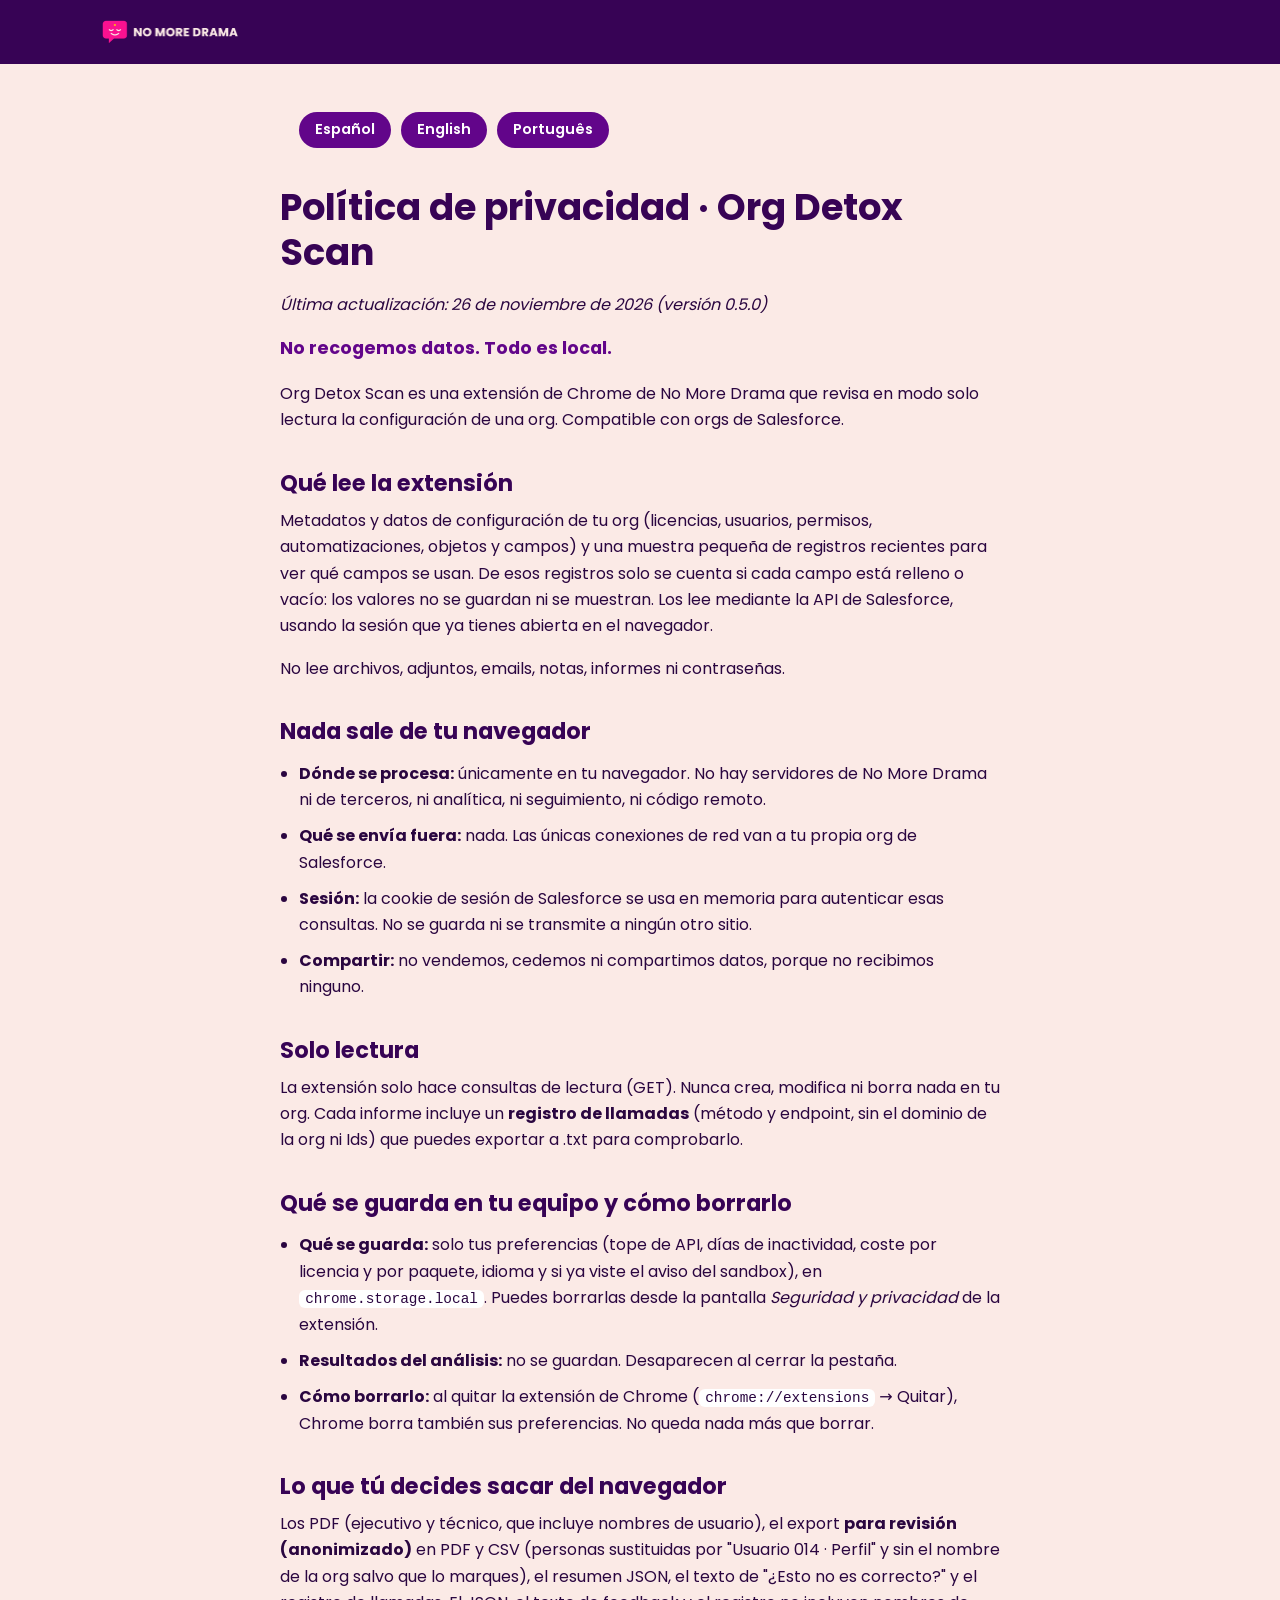
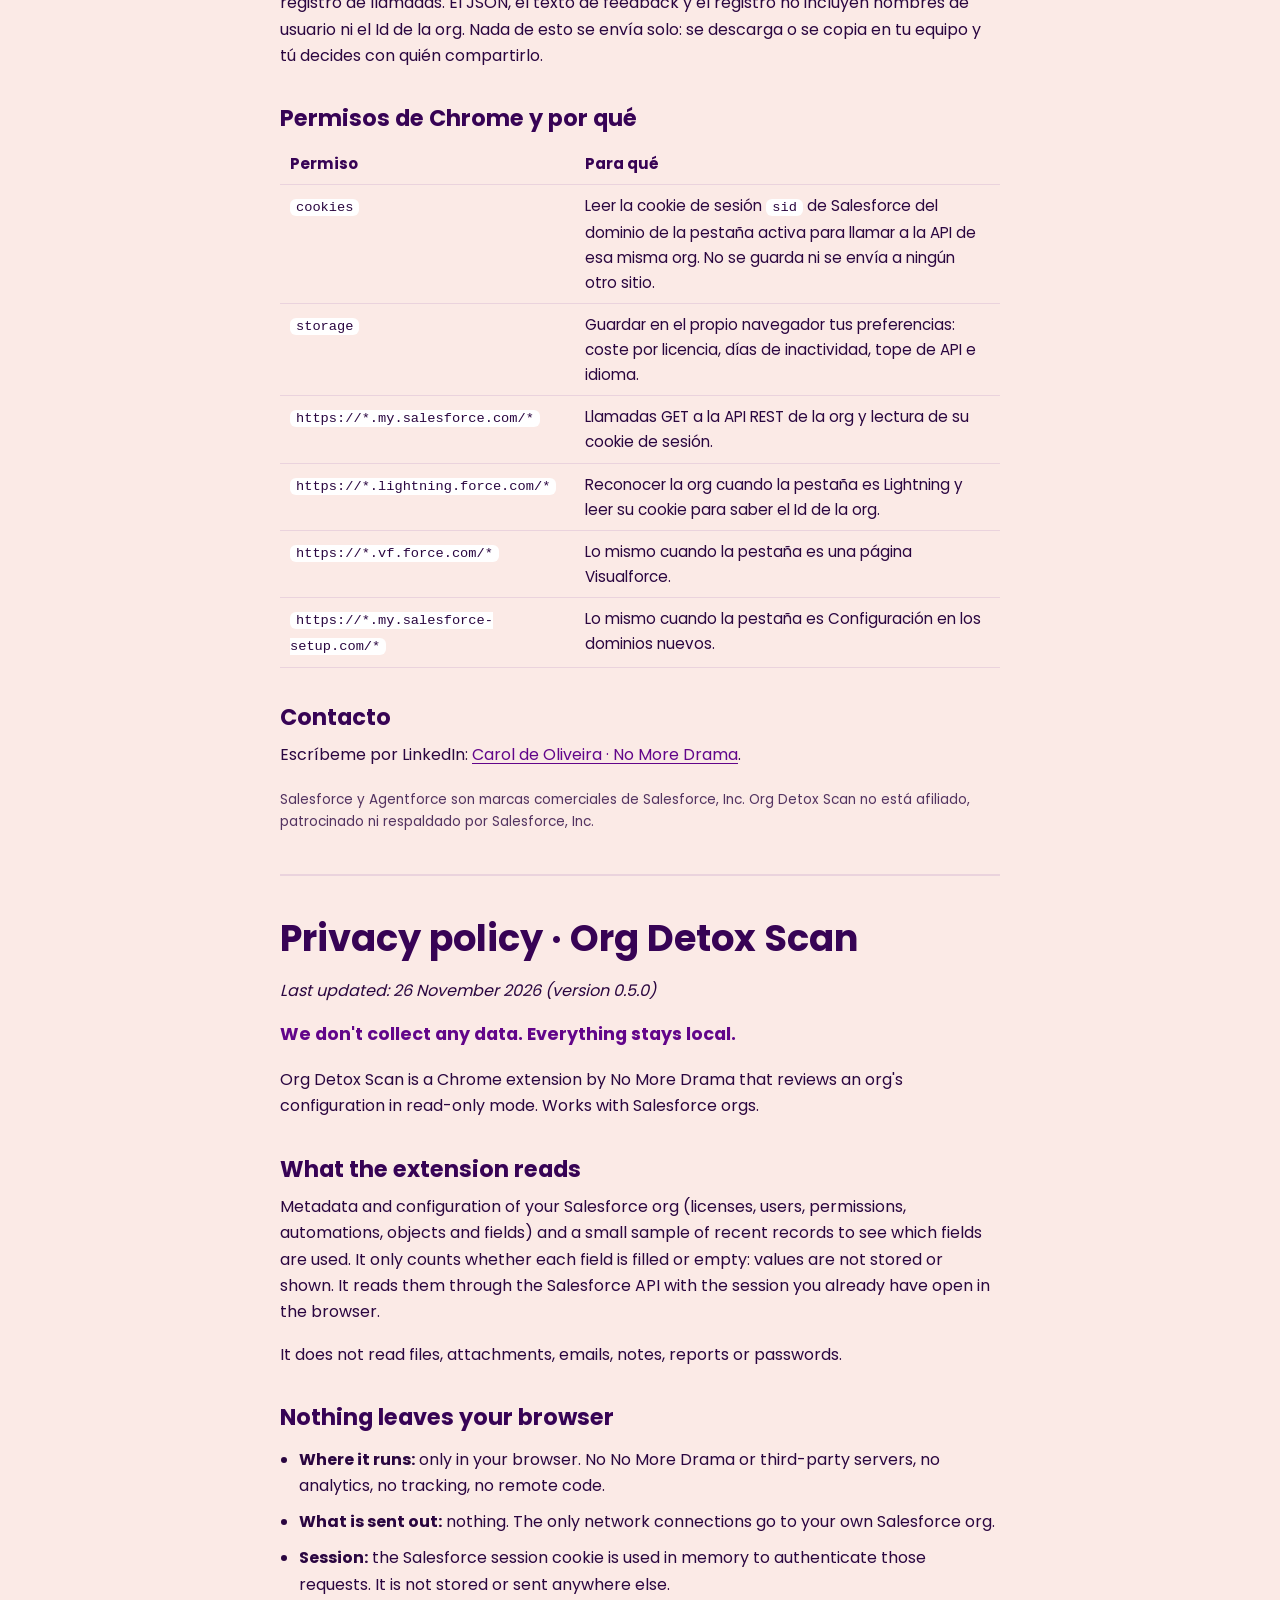
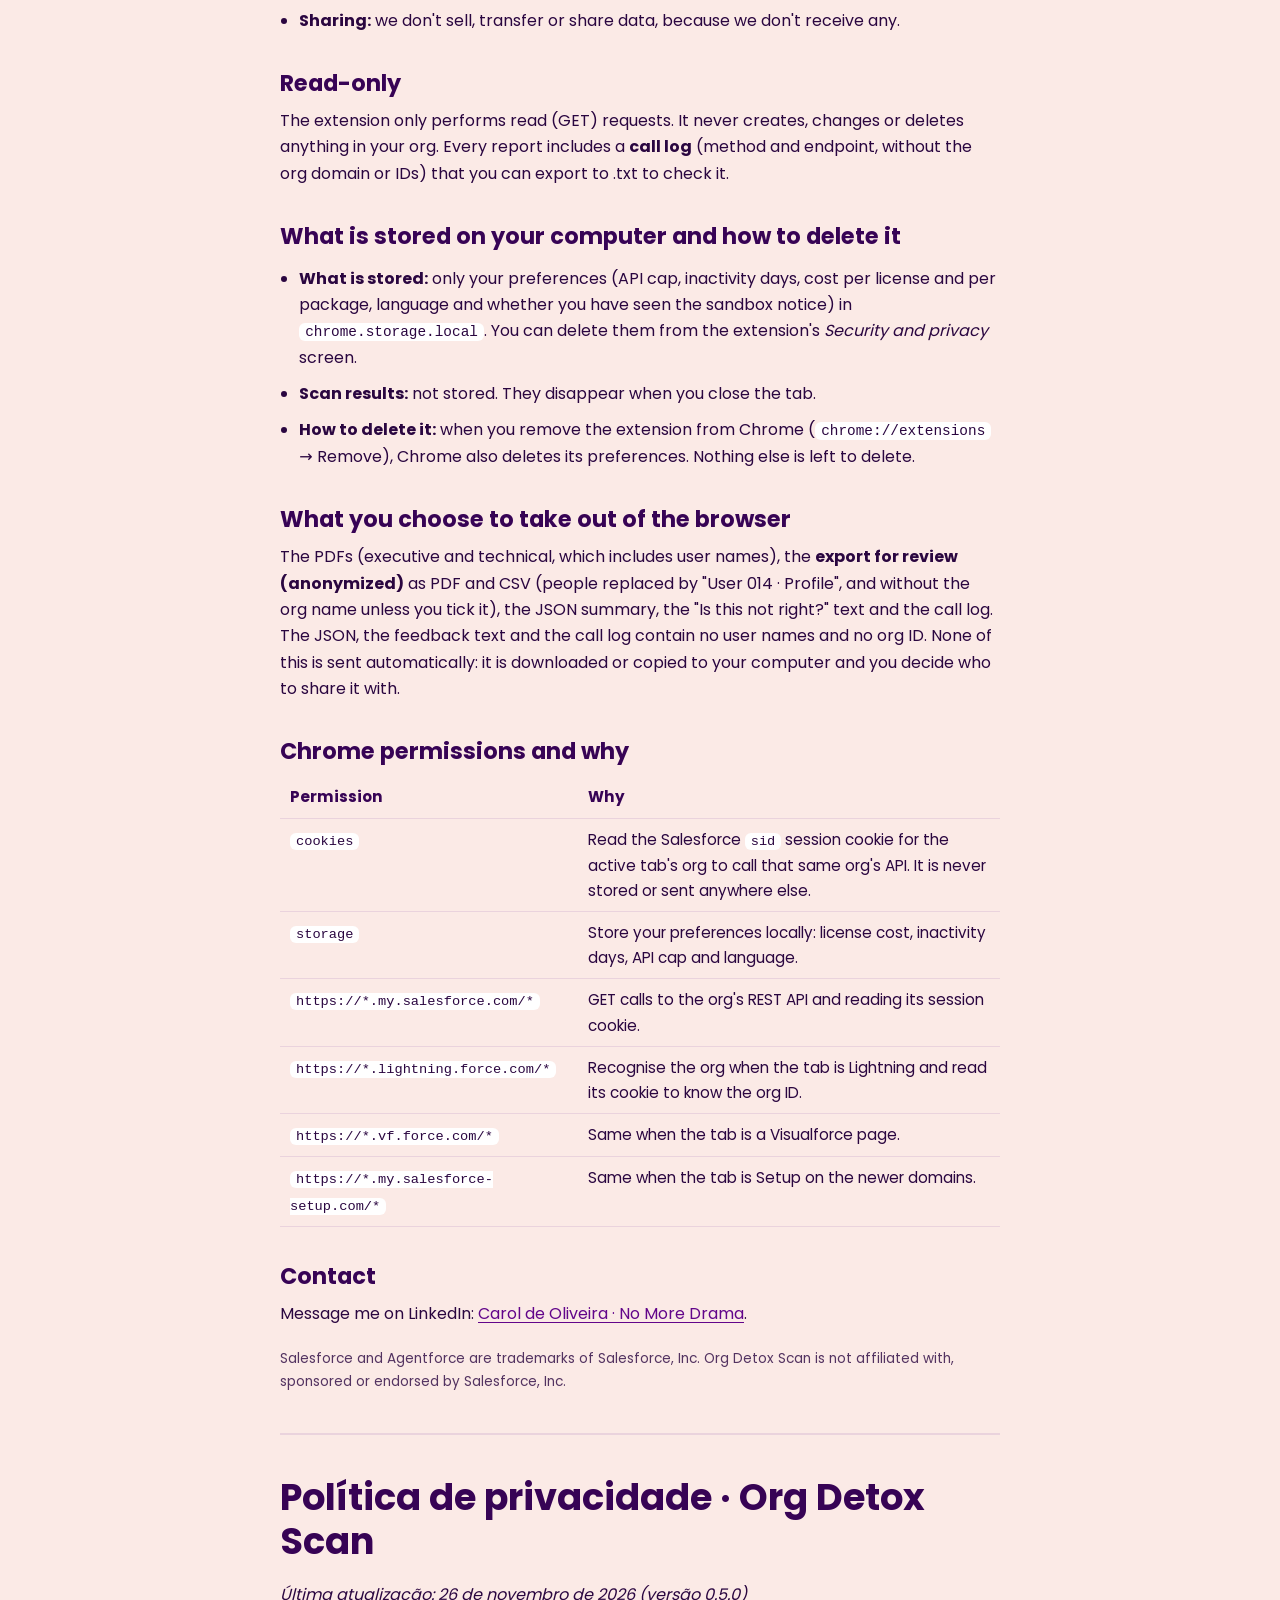
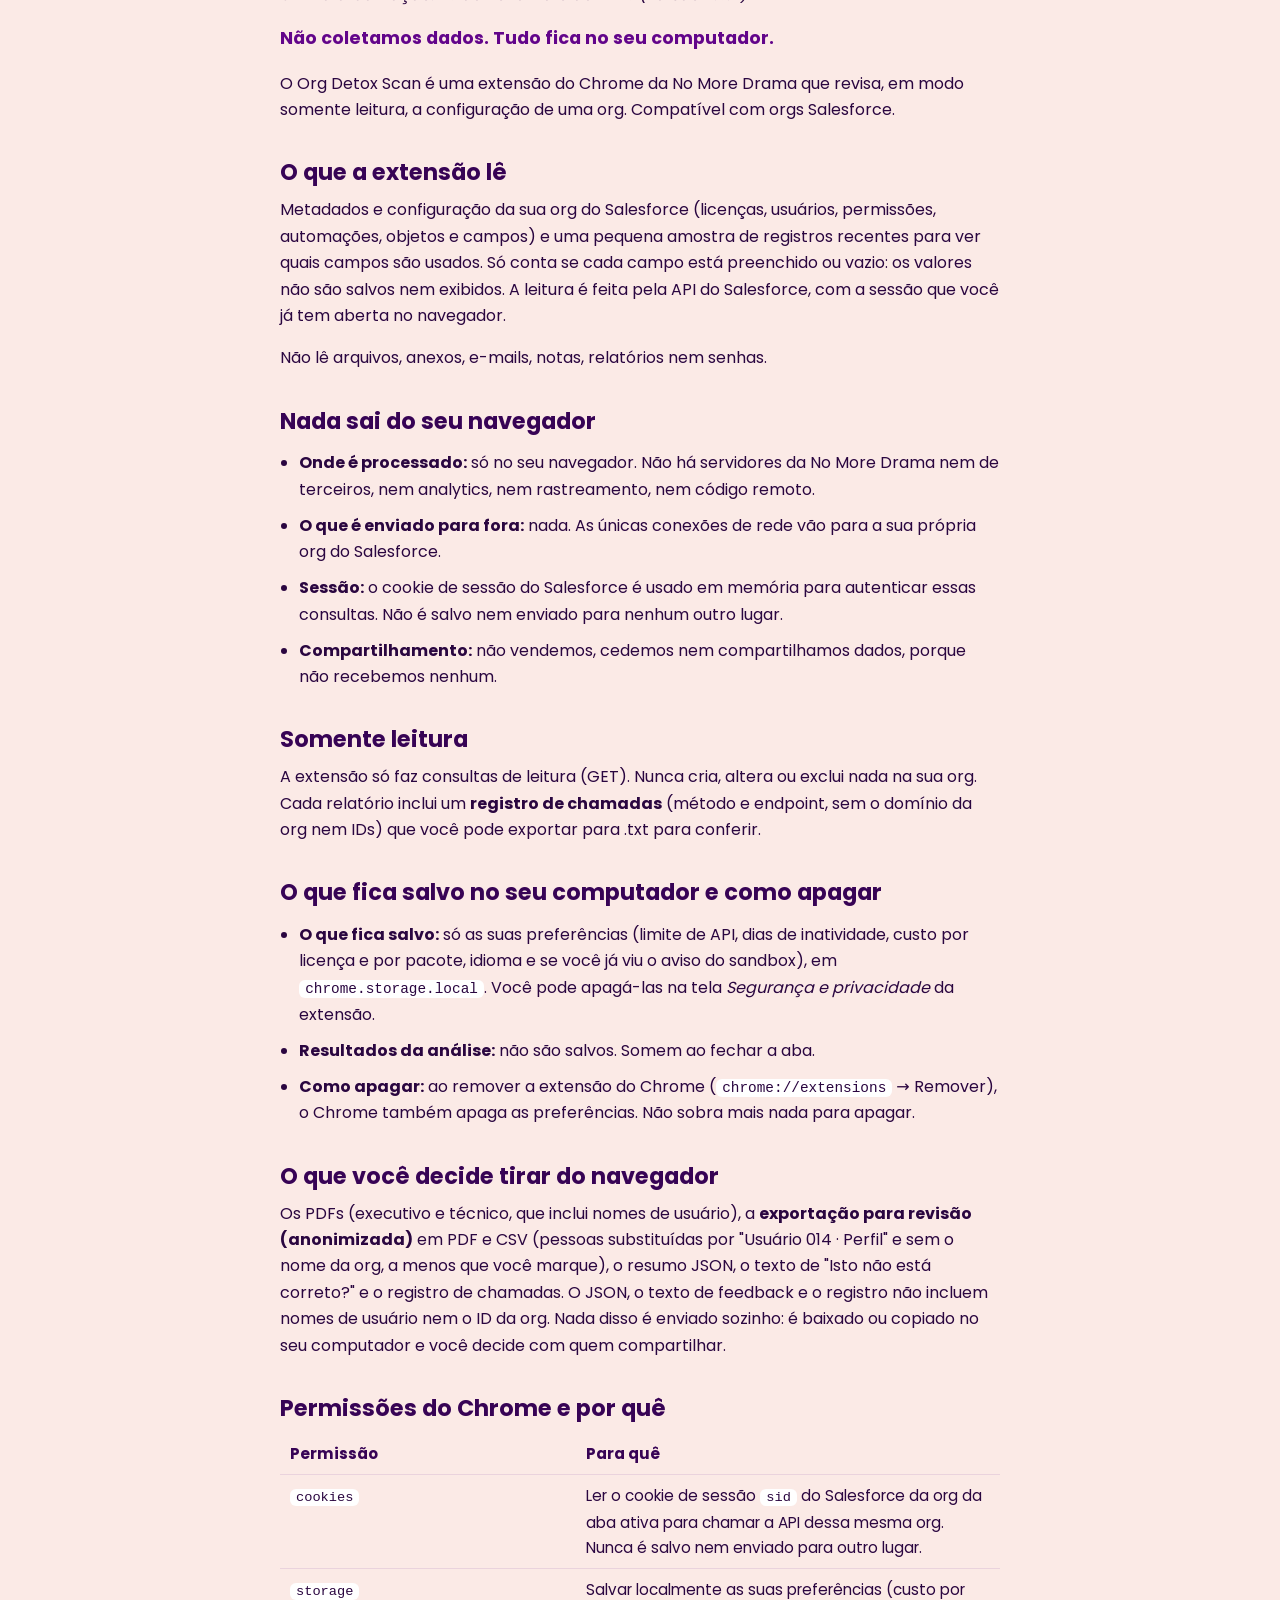
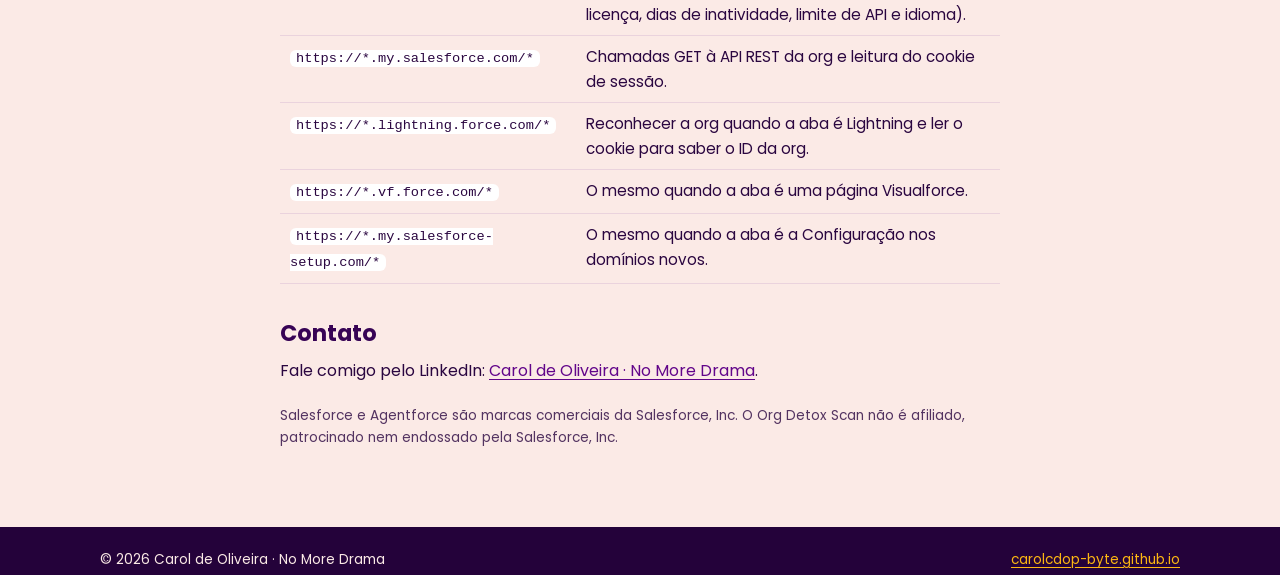
==== commit 8316c8f0: "Update Org Detox privacy policy for v0.5 Co-Authored-By: Claude Opus 5.5 <noreply@anthropic.com>" ====
--- a/org-detox/privacy/index.html
+++ b/org-detox/privacy/index.html
@@ -4,10 +4,11 @@
 <meta charset="utf-8">
 <meta name="viewport" content="width=device-width, initial-scale=1">
 <title>Org Detox Scan · Política de privacidad / Privacy policy / Política de privacidade</title>
-<meta name="description" content="Org Detox Scan no recoge datos: todo se procesa en tu navegador. We don't collect any data. Não coletamos dados.">
+<meta name="description" content="Org Detox Scan no recoge datos: todo se procesa en tu navegador. We don't collect any data. Não coletamos dados. Compatible con orgs de Salesforce · Works with Salesforce orgs.">
 <meta name="theme-color" content="#370355">
 <link rel="icon" href="../../assets/img/nmd-emblema.svg" type="image/svg+xml">
 <link rel="stylesheet" href="../../assets/css/styles.css">
+<style>.legal .marca { font-size: .85em; opacity: .8; margin-top: 1.5em; }</style>
 </head>
 <body>
 <header class="cabecera">
@@ -26,12 +27,14 @@
   <!-- ============================== ES ============================== -->
   <section id="es" lang="es">
     <h1>Política de privacidad · Org Detox Scan</h1>
-    <p><em>Última actualización: 23 de noviembre de 2026</em></p>
+    <p><em>Última actualización: 26 de noviembre de 2026 (versión 0.5.0)</em></p>
     <p class="resumen">No recogemos datos. Todo es local.</p>
-    <p>Org Detox Scan es una extensión de Chrome de No More Drama que analiza la salud de una org de Salesforce.</p>
+    <p>Org Detox Scan es una extensión de Chrome de No More Drama que revisa en modo solo lectura la configuración de una org. <span class="compat">Compatible con orgs de Salesforce.</span></p>
 
     <h2>Qué lee la extensión</h2>
     <p>Metadatos y datos de configuración de tu org (licencias, usuarios, permisos, automatizaciones, objetos y campos) y una muestra pequeña de registros recientes para ver qué campos se usan. De esos registros solo se cuenta si cada campo está relleno o vacío: los valores no se guardan ni se muestran. Los lee mediante la API de Salesforce, usando la sesión que ya tienes abierta en el navegador.</p>
+
+    <p>No lee archivos, adjuntos, emails, notas, informes ni contraseñas.</p>
 
     <h2>Nada sale de tu navegador</h2>
     <ul>
@@ -42,14 +45,17 @@
     </ul>
 
     <h2>Solo lectura</h2>
-    <p>La extensión solo hace consultas de lectura (GET). Nunca crea, modifica ni borra nada en tu org.</p>
+    <p>La extensión solo hace consultas de lectura (GET). Nunca crea, modifica ni borra nada en tu org. Cada informe incluye un <strong>registro de llamadas</strong> (método y endpoint, sin el dominio de la org ni Ids) que puedes exportar a .txt para comprobarlo.</p>
 
     <h2>Qué se guarda en tu equipo y cómo borrarlo</h2>
     <ul>
-      <li><strong>Qué se guarda:</strong> solo tus preferencias (coste por licencia, días de inactividad, tope de API e idioma), en <code>chrome.storage.local</code>.</li>
+      <li><strong>Qué se guarda:</strong> solo tus preferencias (tope de API, días de inactividad, coste por licencia y por paquete, idioma y si ya viste el aviso del sandbox), en <code>chrome.storage.local</code>. Puedes borrarlas desde la pantalla <em>Seguridad y privacidad</em> de la extensión.</li>
       <li><strong>Resultados del análisis:</strong> no se guardan. Desaparecen al cerrar la pestaña.</li>
       <li><strong>Cómo borrarlo:</strong> al quitar la extensión de Chrome (<code>chrome://extensions</code> → Quitar), Chrome borra también sus preferencias. No queda nada más que borrar.</li>
     </ul>
+
+    <h2>Lo que tú decides sacar del navegador</h2>
+    <p>Los PDF (ejecutivo y técnico, que incluye nombres de usuario), el export <strong>para revisión (anonimizado)</strong> en PDF y CSV (personas sustituidas por "Usuario 014 · Perfil" y sin el nombre de la org salvo que lo marques), el resumen JSON, el texto de "¿Esto no es correcto?" y el registro de llamadas. El JSON, el texto de feedback y el registro no incluyen nombres de usuario ni el Id de la org. Nada de esto se envía solo: se descarga o se copia en tu equipo y tú decides con quién compartirlo.</p>
 
     <h2>Permisos de Chrome y por qué</h2>
     <div class="tabla"><table>
@@ -57,14 +63,16 @@
       <tbody>
         <tr><td><code>cookies</code></td><td>Leer la cookie de sesión <code>sid</code> de Salesforce del dominio de la pestaña activa para llamar a la API de esa misma org. No se guarda ni se envía a ningún otro sitio.</td></tr>
         <tr><td><code>storage</code></td><td>Guardar en el propio navegador tus preferencias: coste por licencia, días de inactividad, tope de API e idioma.</td></tr>
-        <tr><td><code>https://*.salesforce.com/*</code></td><td>Llamadas GET a la API REST de la org (<code>*.my.salesforce.com</code>) y lectura de su cookie de sesión.</td></tr>
-        <tr><td><code>https://*.force.com/*</code></td><td>Reconocer la org cuando la pestaña es Lightning (<code>*.lightning.force.com</code>) o Visualforce, y leer su cookie de sesión.</td></tr>
-        <tr><td><code>https://*.salesforce-setup.com/*</code></td><td>Reconocer la org cuando la pestaña es Configuración en los dominios nuevos de Salesforce.</td></tr>
+        <tr><td><code>https://*.my.salesforce.com/*</code></td><td>Llamadas GET a la API REST de la org y lectura de su cookie de sesión.</td></tr>
+        <tr><td><code>https://*.lightning.force.com/*</code></td><td>Reconocer la org cuando la pestaña es Lightning y leer su cookie para saber el Id de la org.</td></tr>
+        <tr><td><code>https://*.vf.force.com/*</code></td><td>Lo mismo cuando la pestaña es una página Visualforce.</td></tr>
+        <tr><td><code>https://*.my.salesforce-setup.com/*</code></td><td>Lo mismo cuando la pestaña es Configuración en los dominios nuevos.</td></tr>
       </tbody>
     </table></div>
 
     <h2>Contacto</h2>
     <p>Escríbeme por LinkedIn: <a data-linkedin href="https://www.linkedin.com/in/carol-o-/" rel="noopener">Carol de Oliveira · No More Drama</a>.</p>
+    <p class="marca">Salesforce y Agentforce son marcas comerciales de Salesforce, Inc. Org Detox Scan no está afiliado, patrocinado ni respaldado por Salesforce, Inc.</p>
   </section>
 
   <hr>
@@ -72,12 +80,14 @@
   <!-- ============================== EN ============================== -->
   <section id="en" lang="en">
     <h1>Privacy policy · Org Detox Scan</h1>
-    <p><em>Last updated: 23 November 2026</em></p>
+    <p><em>Last updated: 26 November 2026 (version 0.5.0)</em></p>
     <p class="resumen">We don't collect any data. Everything stays local.</p>
-    <p>Org Detox Scan is a Chrome extension by No More Drama that checks the health of a Salesforce org.</p>
+    <p>Org Detox Scan is a Chrome extension by No More Drama that reviews an org's configuration in read-only mode. <span class="compat">Works with Salesforce orgs.</span></p>
 
     <h2>What the extension reads</h2>
     <p>Metadata and configuration of your Salesforce org (licenses, users, permissions, automations, objects and fields) and a small sample of recent records to see which fields are used. It only counts whether each field is filled or empty: values are not stored or shown. It reads them through the Salesforce API with the session you already have open in the browser.</p>
+
+    <p>It does not read files, attachments, emails, notes, reports or passwords.</p>
 
     <h2>Nothing leaves your browser</h2>
     <ul>
@@ -88,14 +98,17 @@
     </ul>
 
     <h2>Read-only</h2>
-    <p>The extension only performs read (GET) requests. It never creates, changes or deletes anything in your org.</p>
+    <p>The extension only performs read (GET) requests. It never creates, changes or deletes anything in your org. Every report includes a <strong>call log</strong> (method and endpoint, without the org domain or IDs) that you can export to .txt to check it.</p>
 
     <h2>What is stored on your computer and how to delete it</h2>
     <ul>
-      <li><strong>What is stored:</strong> only your preferences (license cost, inactivity days, API cap and language) in <code>chrome.storage.local</code>.</li>
+      <li><strong>What is stored:</strong> only your preferences (API cap, inactivity days, cost per license and per package, language and whether you have seen the sandbox notice) in <code>chrome.storage.local</code>. You can delete them from the extension's <em>Security and privacy</em> screen.</li>
       <li><strong>Scan results:</strong> not stored. They disappear when you close the tab.</li>
       <li><strong>How to delete it:</strong> when you remove the extension from Chrome (<code>chrome://extensions</code> → Remove), Chrome also deletes its preferences. Nothing else is left to delete.</li>
     </ul>
+
+    <h2>What you choose to take out of the browser</h2>
+    <p>The PDFs (executive and technical, which includes user names), the <strong>export for review (anonymized)</strong> as PDF and CSV (people replaced by "User 014 · Profile", and without the org name unless you tick it), the JSON summary, the "Is this not right?" text and the call log. The JSON, the feedback text and the call log contain no user names and no org ID. None of this is sent automatically: it is downloaded or copied to your computer and you decide who to share it with.</p>
 
     <h2>Chrome permissions and why</h2>
     <div class="tabla"><table>
@@ -103,14 +116,16 @@
       <tbody>
         <tr><td><code>cookies</code></td><td>Read the Salesforce <code>sid</code> session cookie for the active tab's org to call that same org's API. It is never stored or sent anywhere else.</td></tr>
         <tr><td><code>storage</code></td><td>Store your preferences locally: license cost, inactivity days, API cap and language.</td></tr>
-        <tr><td><code>https://*.salesforce.com/*</code></td><td>GET calls to the org's REST API (<code>*.my.salesforce.com</code>) and reading its session cookie.</td></tr>
-        <tr><td><code>https://*.force.com/*</code></td><td>Recognise the org when the tab is Lightning (<code>*.lightning.force.com</code>) or Visualforce, and read its session cookie.</td></tr>
-        <tr><td><code>https://*.salesforce-setup.com/*</code></td><td>Recognise the org when the tab is Setup on Salesforce's newer domains.</td></tr>
+        <tr><td><code>https://*.my.salesforce.com/*</code></td><td>GET calls to the org's REST API and reading its session cookie.</td></tr>
+        <tr><td><code>https://*.lightning.force.com/*</code></td><td>Recognise the org when the tab is Lightning and read its cookie to know the org ID.</td></tr>
+        <tr><td><code>https://*.vf.force.com/*</code></td><td>Same when the tab is a Visualforce page.</td></tr>
+        <tr><td><code>https://*.my.salesforce-setup.com/*</code></td><td>Same when the tab is Setup on the newer domains.</td></tr>
       </tbody>
     </table></div>
 
     <h2>Contact</h2>
     <p>Message me on LinkedIn: <a data-linkedin href="https://www.linkedin.com/in/carol-o-/" rel="noopener">Carol de Oliveira · No More Drama</a>.</p>
+    <p class="marca">Salesforce and Agentforce are trademarks of Salesforce, Inc. Org Detox Scan is not affiliated with, sponsored or endorsed by Salesforce, Inc.</p>
   </section>
 
   <hr>
@@ -118,12 +133,14 @@
   <!-- ============================== PT ============================== -->
   <section id="pt" lang="pt-BR">
     <h1>Política de privacidade · Org Detox Scan</h1>
-    <p><em>Última atualização: 23 de novembro de 2026</em></p>
+    <p><em>Última atualização: 26 de novembro de 2026 (versão 0.5.0)</em></p>
     <p class="resumen">Não coletamos dados. Tudo fica no seu computador.</p>
-    <p>Org Detox Scan é uma extensão do Chrome da No More Drama que analisa a saúde de uma org do Salesforce.</p>
+    <p>O Org Detox Scan é uma extensão do Chrome da No More Drama que revisa, em modo somente leitura, a configuração de uma org. <span class="compat">Compatível com orgs Salesforce.</span></p>
 
     <h2>O que a extensão lê</h2>
     <p>Metadados e configuração da sua org do Salesforce (licenças, usuários, permissões, automações, objetos e campos) e uma pequena amostra de registros recentes para ver quais campos são usados. Só conta se cada campo está preenchido ou vazio: os valores não são salvos nem exibidos. A leitura é feita pela API do Salesforce, com a sessão que você já tem aberta no navegador.</p>
+
+    <p>Não lê arquivos, anexos, e-mails, notas, relatórios nem senhas.</p>
 
     <h2>Nada sai do seu navegador</h2>
     <ul>
@@ -134,14 +151,17 @@
     </ul>
 
     <h2>Somente leitura</h2>
-    <p>A extensão só faz consultas de leitura (GET). Nunca cria, altera ou exclui nada na sua org.</p>
+    <p>A extensão só faz consultas de leitura (GET). Nunca cria, altera ou exclui nada na sua org. Cada relatório inclui um <strong>registro de chamadas</strong> (método e endpoint, sem o domínio da org nem IDs) que você pode exportar para .txt para conferir.</p>
 
     <h2>O que fica salvo no seu computador e como apagar</h2>
     <ul>
-      <li><strong>O que fica salvo:</strong> só as suas preferências (custo por licença, dias de inatividade, limite de API e idioma), em <code>chrome.storage.local</code>.</li>
+      <li><strong>O que fica salvo:</strong> só as suas preferências (limite de API, dias de inatividade, custo por licença e por pacote, idioma e se você já viu o aviso do sandbox), em <code>chrome.storage.local</code>. Você pode apagá-las na tela <em>Segurança e privacidade</em> da extensão.</li>
       <li><strong>Resultados da análise:</strong> não são salvos. Somem ao fechar a aba.</li>
       <li><strong>Como apagar:</strong> ao remover a extensão do Chrome (<code>chrome://extensions</code> → Remover), o Chrome também apaga as preferências. Não sobra mais nada para apagar.</li>
     </ul>
+
+    <h2>O que você decide tirar do navegador</h2>
+    <p>Os PDFs (executivo e técnico, que inclui nomes de usuário), a <strong>exportação para revisão (anonimizada)</strong> em PDF e CSV (pessoas substituídas por "Usuário 014 · Perfil" e sem o nome da org, a menos que você marque), o resumo JSON, o texto de "Isto não está correto?" e o registro de chamadas. O JSON, o texto de feedback e o registro não incluem nomes de usuário nem o ID da org. Nada disso é enviado sozinho: é baixado ou copiado no seu computador e você decide com quem compartilhar.</p>
 
     <h2>Permissões do Chrome e por quê</h2>
     <div class="tabla"><table>
@@ -149,14 +169,16 @@
       <tbody>
         <tr><td><code>cookies</code></td><td>Ler o cookie de sessão <code>sid</code> do Salesforce da org da aba ativa para chamar a API dessa mesma org. Nunca é salvo nem enviado para outro lugar.</td></tr>
         <tr><td><code>storage</code></td><td>Salvar localmente as suas preferências (custo por licença, dias de inatividade, limite de API e idioma).</td></tr>
-        <tr><td><code>https://*.salesforce.com/*</code></td><td>Chamadas GET à API REST da org (<code>*.my.salesforce.com</code>) e leitura do cookie de sessão.</td></tr>
-        <tr><td><code>https://*.force.com/*</code></td><td>Reconhecer a org quando a aba é Lightning (<code>*.lightning.force.com</code>) ou Visualforce e ler o cookie de sessão.</td></tr>
-        <tr><td><code>https://*.salesforce-setup.com/*</code></td><td>Reconhecer a org quando a aba é a Configuração nos domínios novos do Salesforce.</td></tr>
+        <tr><td><code>https://*.my.salesforce.com/*</code></td><td>Chamadas GET à API REST da org e leitura do cookie de sessão.</td></tr>
+        <tr><td><code>https://*.lightning.force.com/*</code></td><td>Reconhecer a org quando a aba é Lightning e ler o cookie para saber o ID da org.</td></tr>
+        <tr><td><code>https://*.vf.force.com/*</code></td><td>O mesmo quando a aba é uma página Visualforce.</td></tr>
+        <tr><td><code>https://*.my.salesforce-setup.com/*</code></td><td>O mesmo quando a aba é a Configuração nos domínios novos.</td></tr>
       </tbody>
     </table></div>
 
     <h2>Contato</h2>
     <p>Fale comigo pelo LinkedIn: <a data-linkedin href="https://www.linkedin.com/in/carol-o-/" rel="noopener">Carol de Oliveira · No More Drama</a>.</p>
+    <p class="marca">Salesforce e Agentforce são marcas comerciais da Salesforce, Inc. O Org Detox Scan não é afiliado, patrocinado nem endossado pela Salesforce, Inc.</p>
   </section>
 </main>
 
--- a/assets/css/styles.css
+++ b/assets/css/styles.css
@@ -254,3 +254,21 @@
   .menu.abierto { display: flex; }
   .menu a { display: block; padding: 10px 0; font-size: .92rem; border-bottom: 1px solid rgba(255,255,255,.12); }
 }
+
+/* Fotos */
+.portada .contenedor { grid-template-areas: "texto foto" "texto cifras"; gap: 24px 48px; }
+.portada-texto { grid-area: texto; }
+.portada .cifras { grid-area: cifras; }
+.retrato { grid-area: foto; justify-self: center; display: block; width: 220px; }
+.retrato img { width: 100%; aspect-ratio: 1; object-fit: cover; border-radius: 50%; border: 5px solid var(--amarillo); }
+.ia-intro { display: grid; grid-template-columns: 1fr 380px; gap: 40px; align-items: center; margin-bottom: 32px; }
+.ia-intro .intro { margin: 0; }
+.foto-barcelona { margin: 0; }
+.foto-barcelona img { width: 100%; border-radius: var(--radio); }
+.foto-barcelona figcaption { font-size: .88rem; font-weight: 600; color: var(--morado); margin-top: 8px; }
+@media (max-width: 900px) {
+  .portada .contenedor { grid-template-areas: "foto" "texto" "cifras"; }
+  .retrato { width: 128px; justify-self: start; }
+  .retrato img { border-width: 4px; }
+  .ia-intro { grid-template-columns: 1fr; gap: 24px; }
+}
